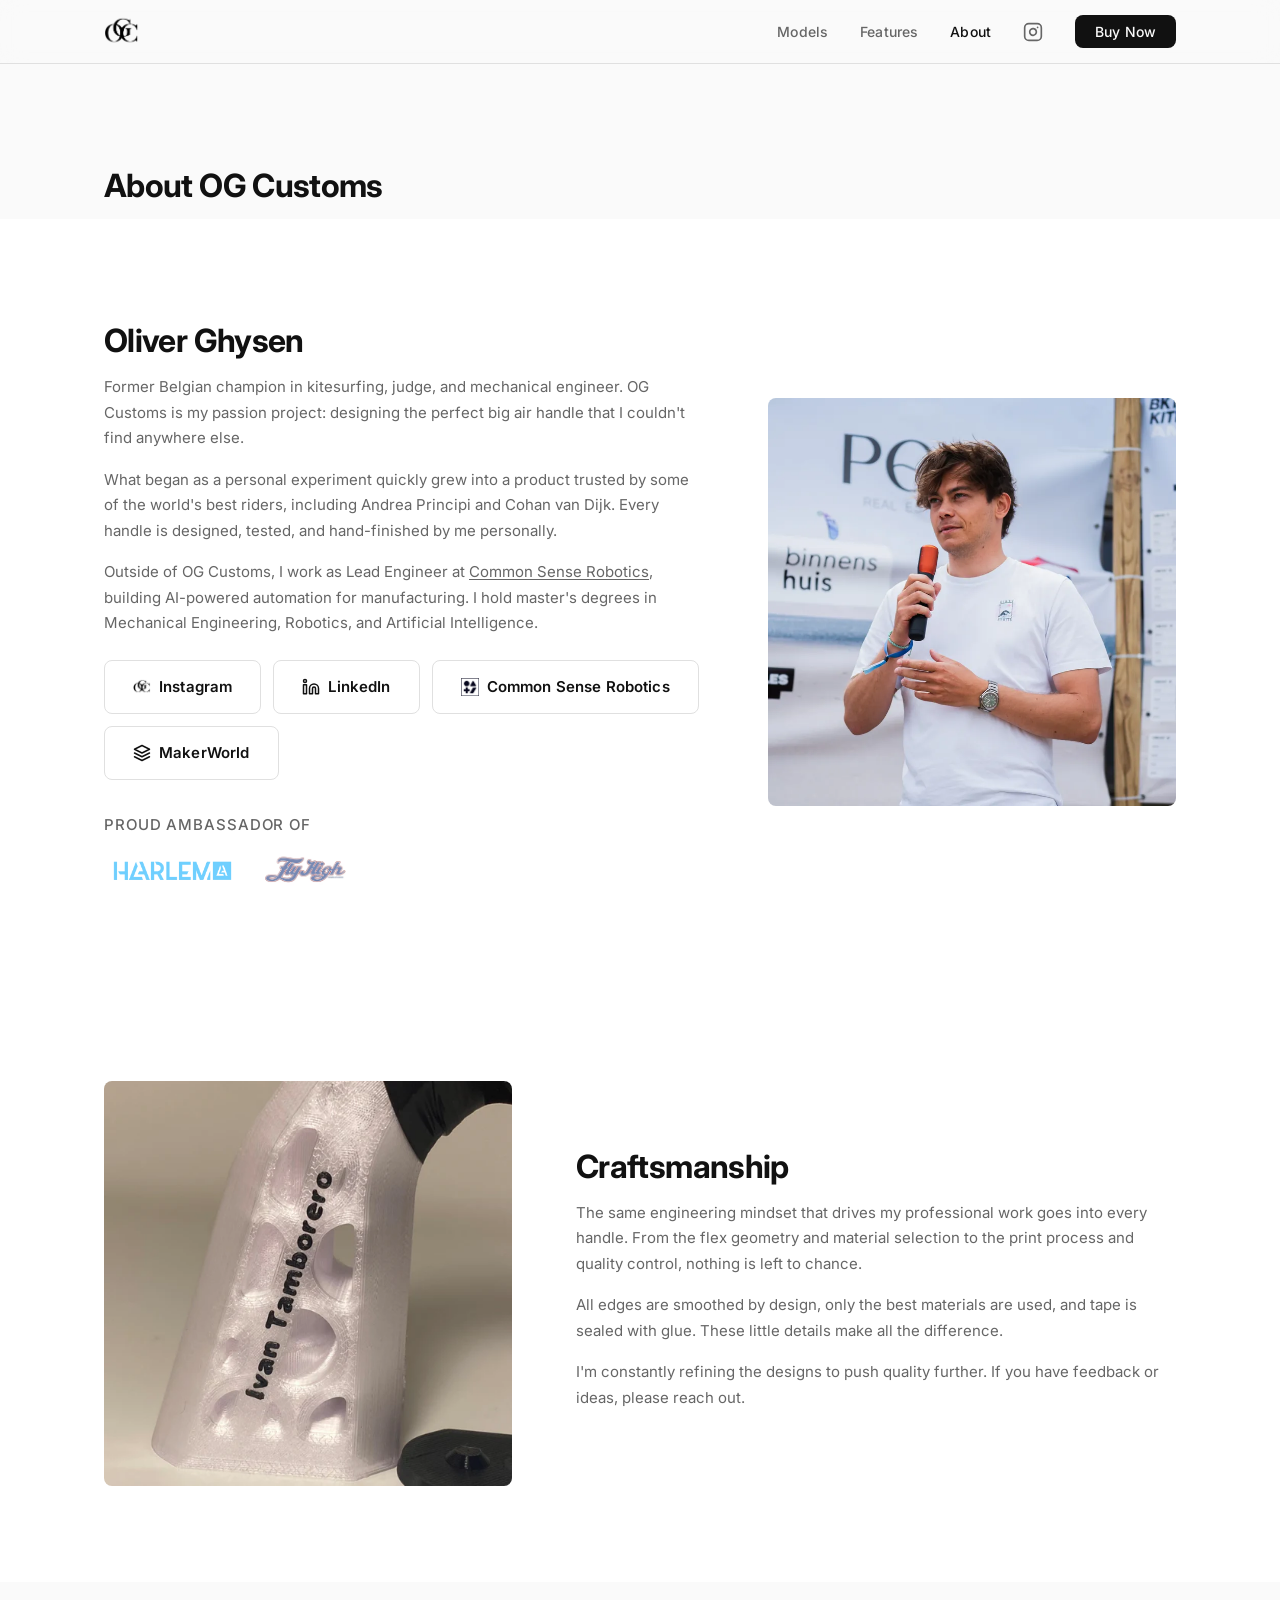
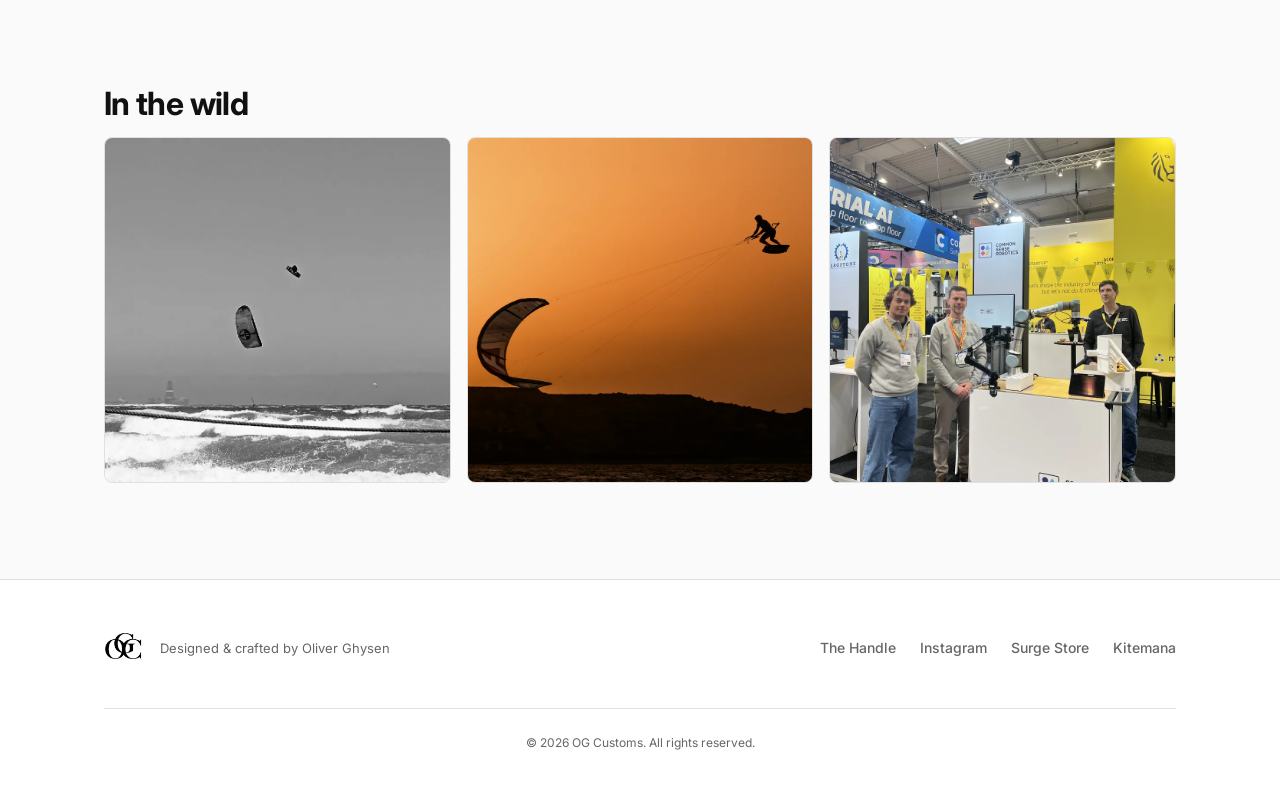
==== about.html @ c7b0f579 "Transparent backgrounds for logo and engineering drawings Remove white backgrounds from logo and eng" ====
<!DOCTYPE html>
<html lang="en">
<head>
  <meta charset="UTF-8">
  <meta name="viewport" content="width=device-width, initial-scale=1.0">
  <title>About — OG Customs</title>
  <meta name="description" content="Meet Oliver Ghysen, former Belgian kitesurfing champion, mechanical engineer, and the maker behind OG Customs.">
  <link rel="canonical" href="https://ogcustoms.eu/about.html">
  <link rel="icon" href="images/logo_transparent.png" type="image/jpeg">
  <link rel="stylesheet" href="css/style.css">
  <link rel="preconnect" href="https://fonts.googleapis.com">
  <link rel="preconnect" href="https://fonts.gstatic.com" crossorigin>
  <link href="https://fonts.googleapis.com/css2?family=Inter:wght@300;400;500;600;700&display=swap" rel="stylesheet">
</head>
<body>

  <!-- NAV -->
  <nav class="nav" id="nav">
    <div class="nav__inner">
      <a href="/" class="nav__logo">
        <img src="images/logo_transparent.png" alt="OG Customs" class="nav__logo-img">
      </a>
      <button class="nav__toggle" id="nav-toggle" aria-label="Toggle menu">
        <span></span><span></span><span></span>
      </button>
      <ul class="nav__links" id="nav-links">
        <li><a href="index.html#models">Models</a></li>
        <li><a href="index.html#features">Features</a></li>
        <li><a href="about.html" class="nav__links--active">About</a></li>
        <li><a href="https://www.instagram.com/ogcustoms___/" target="_blank" rel="noopener" class="nav__social" aria-label="Instagram">
          <svg width="20" height="20" viewBox="0 0 24 24" fill="none" stroke="currentColor" stroke-width="2" stroke-linecap="round" stroke-linejoin="round"><rect x="2" y="2" width="20" height="20" rx="5" ry="5"/><path d="M16 11.37A4 4 0 1 1 12.63 8 4 4 0 0 1 16 11.37z"/><line x1="17.5" y1="6.5" x2="17.51" y2="6.5"/></svg>
        </a></li>
        <li><a href="index.html#buy" class="nav__cta">Buy Now</a></li>

      </ul>
    </div>
  </nav>

  <!-- ABOUT HERO -->
  <section class="about-hero">
    <div class="section__inner">
      <h1 class="section__title">About OG Customs</h1>
    </div>
  </section>

  <!-- ABOUT -->
  <section class="about" id="about">
    <div class="section__inner about__inner">
      <div class="about__text">
        <h2 class="section__title">Oliver Ghysen</h2>
        <p>Former Belgian champion in kitesurfing, judge, and mechanical engineer. OG Customs is my passion project: designing the perfect big air handle that I couldn't find anywhere else.</p>
        <p>What began as a personal experiment quickly grew into a product trusted by some of the world's best riders, including Andrea Principi and Cohan van Dijk. Every handle is designed, tested, and hand-finished by me personally.</p>
        <p>Outside of OG Customs, I work as Lead Engineer at <a href="https://www.commonsense-robotics.com/" target="_blank" rel="noopener">Common Sense Robotics</a>, building AI-powered automation for manufacturing. I hold master's degrees in Mechanical Engineering, Robotics, and Artificial Intelligence.</p>
        <div class="about__links">
          <a href="https://www.instagram.com/ogcustoms___/" target="_blank" rel="noopener" class="btn btn--secondary">
            <img src="images/logo_transparent.png" alt="OGC" class="btn__logo"> Instagram
          </a>
          <a href="https://www.linkedin.com/in/oliver-ghysen-7a1383258/" target="_blank" rel="noopener" class="btn btn--secondary">
            <svg width="18" height="18" viewBox="0 0 24 24" fill="none" stroke="currentColor" stroke-width="2" stroke-linecap="round" stroke-linejoin="round"><path d="M16 8a6 6 0 0 1 6 6v7h-4v-7a2 2 0 0 0-2-2 2 2 0 0 0-2 2v7h-4v-7a6 6 0 0 1 6-6z"/><rect x="2" y="9" width="4" height="12"/><circle cx="4" cy="4" r="2"/></svg>
            LinkedIn
          </a>
          <a href="https://www.commonsense-robotics.com/" target="_blank" rel="noopener" class="btn btn--secondary">
            <img src="images/csr_logo.webp" alt="Common Sense Robotics" class="btn__logo"> Common Sense Robotics
          </a>
          <a href="https://makerworld.com/en/@OGCustoms" target="_blank" rel="noopener" class="btn btn--secondary">
            <svg width="18" height="18" viewBox="0 0 24 24" fill="none" stroke="currentColor" stroke-width="2" stroke-linecap="round" stroke-linejoin="round"><path d="M12 2L2 7l10 5 10-5-10-5z"/><path d="M2 17l10 5 10-5"/><path d="M2 12l10 5 10-5"/></svg>
            MakerWorld
          </a>
        </div>
        <div class="about__sponsors">
          <p class="about__sponsors-label">Proud ambassador of</p>
          <div class="about__sponsor-logos">
            <a href="https://harlemkitesurfing.com/" target="_blank" rel="noopener">
              <img src="images/harlem_logo.webp" alt="Harlem Kitesurfing" class="sponsor-logo">
            </a>
            <a href="https://www.flyhighsports.eu/" target="_blank" rel="noopener">
              <img src="images/flyhigh_logo.avif" alt="Fly High Sports" class="sponsor-logo">
            </a>
          </div>
        </div>
      </div>
      <div class="about__image">
        <img src="images/oliver_portrait.webp" alt="Oliver Ghysen">
      </div>
    </div>
  </section>

  <!-- CRAFTSMANSHIP -->
  <section class="craftsmanship" id="craftsmanship">
    <div class="section__inner about__inner about__inner--reverse">
      <div class="about__text">
        <h2 class="section__title">Craftsmanship</h2>
        <p>The same engineering mindset that drives my professional work goes into every handle. From the flex geometry and material selection to the print process and quality control, nothing is left to chance.</p>
        <p>All edges are smoothed by design, only the best materials are used, and tape is sealed with glue. These little details make all the difference.</p>
        <p>I'm constantly refining the designs to push quality further. If you have feedback or ideas, please reach out.</p>
      </div>
      <div class="about__image">
        <img src="images/craftmahsip.webp" alt="Handle craftsmanship and attention to detail">
      </div>
    </div>
  </section>

  <!-- IN THE WILD -->
  <section class="action" id="action">
    <div class="section__inner">
      <h2 class="section__title">In the wild</h2>
      <div class="gallery__grid gallery__grid--mixed">
        <div class="gallery__item">
          <img src="images/kite_big_loop.webp" alt="Big air kite loop" loading="lazy">
        </div>
        <div class="gallery__item">
          <img src="images/kite_sunset.webp" alt="Kitesurfing at sunset" loading="lazy">
        </div>
        <div class="gallery__item">
          <img src="images/csr_booth.webp" alt="Oliver at Common Sense Robotics booth" loading="lazy">
        </div>
      </div>
    </div>
  </section>

  <!-- FOOTER -->
  <footer class="footer">
    <div class="footer__inner">
      <div class="footer__brand">
        <img src="images/logo_transparent.png" alt="OG Customs" class="footer__logo">
        <p>Designed &amp; crafted by Oliver Ghysen</p>
      </div>
      <div class="footer__links">
        <a href="/">The Handle</a>
        <a href="https://www.instagram.com/ogcustoms___/" target="_blank" rel="noopener">Instagram</a>
        <a href="https://www.surgekitestore.com/products/ogc-custom-handle" target="_blank" rel="noopener">Surge Store</a>
        <a href="https://www.kitemana.nl/kitemana/big-air-board-handle-118344" target="_blank" rel="noopener">Kitemana</a>
      </div>
      <p class="footer__copy">&copy; 2026 OG Customs. All rights reserved.</p>
    </div>
  </footer>

  <script src="js/main.js"></script>
</body>
</html>
---- css/style.css ----
/* ============================================
   OG Customs — Landing Page Styles
   Clean / Minimal / Techy
   ============================================ */

:root {
  --color-bg: #fafafa;
  --color-surface: #ffffff;
  --color-text: #111111;
  --color-text-muted: #666666;
  --color-border: #e0e0e0;
  --color-accent: #111111;
  --color-accent-hover: #333333;
  --color-accent-subtle: #f5f5f5;
  --font-base: 'Inter', -apple-system, BlinkMacSystemFont, 'Segoe UI', sans-serif;
  --max-width: 1120px;
  --nav-height: 64px;
  --radius: 8px;
  --transition: 0.2s ease;
}

*, *::before, *::after {
  margin: 0;
  padding: 0;
  box-sizing: border-box;
}

html {
  scroll-behavior: smooth;
  -webkit-font-smoothing: antialiased;
  -moz-osx-font-smoothing: grayscale;
}

body {
  font-family: var(--font-base);
  font-size: 16px;
  line-height: 1.6;
  color: var(--color-text);
  background: var(--color-bg);
}

img {
  max-width: 100%;
  height: auto;
  display: block;
}

a {
  color: inherit;
  text-decoration: none;
}

/* ---- NAV ---- */

.nav {
  position: fixed;
  top: 0;
  left: 0;
  right: 0;
  height: var(--nav-height);
  background: rgba(250, 250, 250, 0.85);
  backdrop-filter: blur(12px);
  -webkit-backdrop-filter: blur(12px);
  border-bottom: 1px solid var(--color-border);
  z-index: 100;
  transition: box-shadow var(--transition);
}

.nav--scrolled {
  box-shadow: 0 1px 8px rgba(0, 0, 0, 0.06);
}

.nav__inner {
  max-width: var(--max-width);
  margin: 0 auto;
  padding: 0 24px;
  height: 100%;
  display: flex;
  align-items: center;
  justify-content: space-between;
}

.nav__logo-img {
  height: 36px;
  width: auto;
}

.nav__links {
  display: flex;
  align-items: center;
  gap: 32px;
  list-style: none;
}

.nav__links a {
  font-size: 14px;
  font-weight: 500;
  letter-spacing: 0.01em;
  color: var(--color-text-muted);
  transition: color var(--transition);
}

.nav__links a:hover {
  color: var(--color-text);
}

.nav__social {
  display: flex;
  align-items: center;
}

.nav__cta {
  background: var(--color-accent);
  color: var(--color-bg) !important;
  padding: 8px 20px;
  border-radius: var(--radius);
  font-weight: 600;
  transition: background var(--transition);
}

.nav__cta:hover {
  background: var(--color-accent-hover);
}

.nav__toggle {
  display: none;
  background: none;
  border: none;
  cursor: pointer;
  flex-direction: column;
  gap: 5px;
  padding: 4px;
}

.nav__toggle span {
  display: block;
  width: 22px;
  height: 2px;
  background: var(--color-text);
  transition: transform var(--transition), opacity var(--transition);
}

/* ---- BUTTONS ---- */

.btn {
  display: inline-flex;
  align-items: center;
  gap: 8px;
  padding: 14px 28px;
  border-radius: var(--radius);
  font-size: 15px;
  font-weight: 600;
  letter-spacing: 0.01em;
  transition: all var(--transition);
  cursor: pointer;
  border: none;
}

.btn--primary {
  background: var(--color-accent);
  color: #fff;
}

.btn--primary:hover {
  background: var(--color-accent-hover);
  transform: translateY(-1px);
}

.btn--secondary {
  background: transparent;
  color: var(--color-text);
  border: 1.5px solid var(--color-border);
}

.btn--secondary:hover {
  border-color: var(--color-text);
  transform: translateY(-1px);
}

.btn--lg {
  padding: 18px 36px;
  font-size: 16px;
  flex-direction: column;
  gap: 4px;
}

.btn__price {
  font-size: 13px;
  font-weight: 400;
  opacity: 0.7;
}

/* ---- SECTIONS (shared) ---- */

.section__inner {
  max-width: var(--max-width);
  margin: 0 auto;
  padding: 96px 24px;
}

.section__title {
  font-size: 32px;
  font-weight: 700;
  letter-spacing: -0.02em;
  margin-bottom: 8px;
}

.section__subtitle {
  font-size: 16px;
  color: var(--color-text-muted);
  margin-bottom: 48px;
  max-width: 520px;
}

.section__subtitle a {
  text-decoration: underline;
  text-underline-offset: 2px;
}

/* ---- HERO ---- */

.hero {
  min-height: 100vh;
  display: flex;
  align-items: center;
  justify-content: center;
  gap: 64px;
  max-width: var(--max-width);
  margin: 0 auto;
  padding: calc(var(--nav-height) + 48px) 24px 48px;
}

.hero__content {
  flex: 1;
  max-width: 520px;
}

.hero__title {
  font-size: clamp(40px, 6vw, 64px);
  font-weight: 700;
  letter-spacing: -0.03em;
  line-height: 1.1;
  margin-bottom: 16px;
}

.hero__subtitle {
  font-size: 20px;
  font-weight: 500;
  color: var(--color-text-muted);
  margin-bottom: 16px;
}

.hero__desc {
  font-size: 16px;
  color: var(--color-text-muted);
  line-height: 1.7;
  margin-bottom: 32px;
  max-width: 440px;
}

.hero__cta {
  display: flex;
  gap: 12px;
  flex-wrap: wrap;
}

.hero__image {
  flex: 1;
  display: flex;
  align-items: center;
  justify-content: center;
  max-width: 640px;
}

.hero__image img {
  width: 100%;
  border-radius: var(--radius);
}

/* ---- MODELS ---- */

.models {
  background: var(--color-surface);
}

.models__grid {
  display: grid;
  grid-template-columns: repeat(3, 1fr);
  gap: 24px;
}

.model-card {
  position: relative;
  background: var(--color-bg);
  border: 1px solid var(--color-border);
  border-radius: var(--radius);
  padding: 32px 24px;
  text-align: center;
  transition: transform var(--transition), box-shadow var(--transition);
}

.model-card:hover {
  transform: translateY(-4px);
  box-shadow: 0 8px 24px rgba(0, 0, 0, 0.06);
}

.model-card--featured {
  border-color: var(--color-text);
}

.model-card__image {
  margin-bottom: 20px;
  display: flex;
  align-items: center;
  justify-content: center;
  min-height: 240px;
}

.model-card__image img {
  max-height: 240px;
  width: auto;
  object-fit: contain;
}

.model-card__name {
  font-size: 20px;
  font-weight: 700;
  margin-bottom: 4px;
}

.model-card__badge {
  display: inline-block;
  font-size: 11px;
  font-weight: 600;
  letter-spacing: 0.08em;
  text-transform: uppercase;
  background: var(--color-text);
  color: var(--color-bg);
  padding: 3px 10px;
  border-radius: 20px;
  margin-bottom: 8px;
}

.model-card__desc {
  font-size: 14px;
  color: var(--color-text-muted);
  line-height: 1.6;
}

/* ---- FEATURES ---- */

.features {
  background: var(--color-bg);
}

.features__grid {
  display: grid;
  grid-template-columns: repeat(3, 1fr);
  gap: 32px;
}

.feature {
  padding: 24px;
}

.feature__icon {
  width: 48px;
  height: 48px;
  display: flex;
  align-items: center;
  justify-content: center;
  background: var(--color-accent-subtle);
  border-radius: var(--radius);
  margin-bottom: 16px;
}

.feature h3 {
  font-size: 16px;
  font-weight: 600;
  margin-bottom: 8px;
}

.feature p {
  font-size: 14px;
  color: var(--color-text-muted);
  line-height: 1.6;
}

/* ---- GALLERY ---- */

.gallery {
  background: var(--color-surface);
}

.gallery__grid {
  display: grid;
  grid-template-columns: repeat(3, 1fr);
  gap: 16px;
}

.gallery__item {
  border-radius: var(--radius);
  overflow: hidden;
  background: var(--color-bg);
  border: 1px solid var(--color-border);
  cursor: pointer;
  transition: transform var(--transition);
}

.gallery__item:hover {
  transform: scale(1.02);
}

.gallery__item img,
.gallery__item video {
  width: 100%;
  height: 100%;
  object-fit: cover;
  aspect-ratio: 1;
}

/* Lightbox */
.lightbox {
  display: none;
  position: fixed;
  inset: 0;
  background: rgba(0, 0, 0, 0.9);
  z-index: 200;
  align-items: center;
  justify-content: center;
  padding: 24px;
  cursor: pointer;
}

.lightbox--active {
  display: flex;
}

.lightbox img {
  max-width: 90vw;
  max-height: 90vh;
  object-fit: contain;
  border-radius: var(--radius);
}

.lightbox__close {
  position: absolute;
  top: 20px;
  right: 24px;
  background: none;
  border: none;
  color: #fff;
  font-size: 32px;
  cursor: pointer;
  line-height: 1;
}

/* ---- SIZING ---- */

.sizing {
  background: var(--color-bg);
}

.sizing__table-wrap {
  overflow-x: auto;
  margin-bottom: 16px;
}

.sizing__table {
  width: 100%;
  border-collapse: collapse;
  font-size: 15px;
}

.sizing__table th,
.sizing__table td {
  text-align: left;
  padding: 14px 20px;
  border-bottom: 1px solid var(--color-border);
}

.sizing__table th {
  font-size: 12px;
  font-weight: 600;
  text-transform: uppercase;
  letter-spacing: 0.06em;
  color: var(--color-text-muted);
  background: var(--color-accent-subtle);
}

.sizing__table td:first-child {
  font-weight: 600;
  font-variant-numeric: tabular-nums;
}

.sizing__note {
  font-size: 13px;
  color: var(--color-text-muted);
  font-style: italic;
}

/* ---- BUY ---- */

.buy {
  background: var(--color-text);
  color: var(--color-bg);
}

.buy .section__inner {
  padding: 80px 24px;
}

.buy__title {
  font-size: 36px;
  font-weight: 700;
  letter-spacing: -0.02em;
  margin-bottom: 40px;
  text-align: center;
}

.buy__options {
  display: grid;
  grid-template-columns: repeat(2, 1fr);
  gap: 32px;
  max-width: 800px;
  margin: 0 auto;
}

.buy__option {
  background: rgba(255, 255, 255, 0.06);
  border: 1px solid rgba(255, 255, 255, 0.12);
  border-radius: var(--radius);
  padding: 36px 28px;
  text-align: center;
  display: flex;
  flex-direction: column;
  align-items: center;
  gap: 12px;
}

.buy__store-logo {
  height: 32px;
  width: auto;
  max-width: 160px;
  object-fit: contain;
  filter: brightness(0) invert(1);
  margin-bottom: 4px;
}

.buy__option h3 {
  font-size: 18px;
  font-weight: 600;
}

.buy__option p {
  font-size: 14px;
  line-height: 1.6;
  opacity: 0.7;
  margin-bottom: 8px;
}

.buy .btn--primary {
  background: #fff;
  color: var(--color-text);
  margin-top: auto;
}

.buy .btn--primary:hover {
  background: #e0e0e0;
}

/* ---- FOOTER ---- */

.footer {
  background: var(--color-surface);
  border-top: 1px solid var(--color-border);
}

.footer__inner {
  max-width: var(--max-width);
  margin: 0 auto;
  padding: 48px 24px;
  display: flex;
  align-items: center;
  justify-content: space-between;
  flex-wrap: wrap;
  gap: 24px;
}

.footer__brand {
  display: flex;
  align-items: center;
  gap: 16px;
}

.footer__logo {
  height: 40px;
  width: auto;
}

.footer__brand p {
  font-size: 13px;
  color: var(--color-text-muted);
  line-height: 1.5;
}

.footer__links {
  display: flex;
  gap: 24px;
}

.footer__links a {
  font-size: 14px;
  font-weight: 500;
  color: var(--color-text-muted);
  transition: color var(--transition);
}

.footer__links a:hover {
  color: var(--color-text);
}

.footer__copy {
  width: 100%;
  text-align: center;
  font-size: 12px;
  color: var(--color-text-muted);
  margin-top: 16px;
  padding-top: 24px;
  border-top: 1px solid var(--color-border);
}

/* ---- ABOUT ---- */

.about {
  background: var(--color-surface);
}

.about__inner {
  display: flex;
  align-items: center;
  gap: 64px;
}

.about__text {
  flex: 1;
}

.about__text p {
  font-size: 15px;
  color: var(--color-text-muted);
  line-height: 1.7;
  margin-bottom: 16px;
}

.about__text p strong {
  color: var(--color-text);
}

.about__text p a {
  text-decoration: underline;
  text-underline-offset: 2px;
}

.about__links {
  display: flex;
  gap: 12px;
  flex-wrap: wrap;
  margin-top: 24px;
}

.about__image {
  flex: 0 0 408px;
  max-width: 408px;
}

.about__image img {
  width: 100%;
  border-radius: var(--radius);
}

/* ---- FEATURES VIDEO ---- */

.features__video {
  margin-bottom: 48px;
  border-radius: var(--radius);
  overflow: hidden;
  max-width: 40%;
  margin-left: auto;
  margin-right: auto;
}

.features__video video {
  width: 100%;
  display: block;
  border-radius: var(--radius);
}

/* ---- FEATURES DRAWINGS ---- */

.features__drawings {
  margin-top: 48px;
}

/* ---- BUTTON LOGO ---- */

.btn__logo {
  height: 18px;
  width: auto;
  display: inline-block;
  vertical-align: middle;
}

/* ---- ABOUT HERO ---- */

.about-hero {
  padding-top: var(--nav-height);
  background: var(--color-bg);
}

.about-hero .section__inner {
  padding-bottom: 0;
}

.about__inner--reverse {
  flex-direction: row-reverse;
}

.nav__links--active {
  color: var(--color-text) !important;
}

/* ---- ACTION SHOTS ---- */

.action {
  background: var(--color-bg);
}

/* ---- CRAFTSMANSHIP ---- */

.craftsmanship {
  background: var(--color-surface);
}

/* ---- SPONSORS ---- */

.about__sponsors {
  margin-top: 32px;
}

.about__sponsors-label {
  font-size: 13px;
  font-weight: 500;
  color: var(--color-text-muted);
  text-transform: uppercase;
  letter-spacing: 0.06em;
  margin-bottom: 12px;
}

.about__sponsor-logos {
  display: flex;
  align-items: center;
  gap: 24px;
}

.sponsor-logo {
  height: 36px;
  width: auto;
  opacity: 0.7;
  transition: opacity var(--transition);
}

.sponsor-logo:hover {
  opacity: 1;
}

/* ---- INSTAGRAM EMBED ---- */

.instagram-embed {
  margin-top: 32px;
  display: flex;
  justify-content: center;
}

/* ---- MIXED GALLERY ---- */

.gallery__grid--mixed {
  grid-template-columns: repeat(3, 1fr);
}

/* ---- ANIMATIONS ---- */

.fade-in {
  opacity: 0;
  transform: translateY(20px);
  transition: opacity 0.6s ease, transform 0.6s ease;
}

.fade-in.visible {
  opacity: 1;
  transform: translateY(0);
}

/* ---- RESPONSIVE ---- */

@media (max-width: 768px) {
  .hero {
    flex-direction: column-reverse;
    text-align: center;
    min-height: auto;
    padding-top: calc(var(--nav-height) + 32px);
    gap: 32px;
  }

  .hero__content {
    max-width: 100%;
  }

  .hero__desc {
    max-width: 100%;
  }

  .hero__cta {
    justify-content: center;
  }

  .hero__image {
    max-width: 280px;
  }

  .models__grid {
    grid-template-columns: 1fr;
    gap: 16px;
  }

  .features__grid {
    grid-template-columns: 1fr;
    gap: 16px;
  }

  .gallery__grid {
    grid-template-columns: repeat(2, 1fr);
  }

  .section__inner {
    padding: 64px 20px;
  }

  .section__title {
    font-size: 26px;
  }

  /* Mobile nav */
  .nav__toggle {
    display: flex;
  }

  .nav__links {
    position: fixed;
    top: var(--nav-height);
    left: 0;
    right: 0;
    background: var(--color-bg);
    border-bottom: 1px solid var(--color-border);
    flex-direction: column;
    gap: 0;
    padding: 8px 0;
    transform: translateY(-100%);
    opacity: 0;
    pointer-events: none;
    transition: transform 0.3s ease, opacity 0.3s ease;
  }

  .nav__links--open {
    transform: translateY(0);
    opacity: 1;
    pointer-events: all;
  }

  .nav__links li {
    width: 100%;
  }

  .nav__links a {
    display: block;
    padding: 14px 24px;
    font-size: 15px;
  }

  .nav__cta {
    margin: 8px 24px;
    text-align: center;
    display: block;
  }

  .about__inner {
    flex-direction: column;
    gap: 32px;
  }

  .about__image {
    flex: none;
    max-width: 100%;
    order: -1;
  }

  .footer__inner {
    flex-direction: column;
    text-align: center;
  }

  .footer__brand {
    flex-direction: column;
  }

  .buy__title {
    font-size: 28px;
  }

  .buy__options {
    grid-template-columns: 1fr;
  }

  .about__inner--reverse {
    flex-direction: column;
    gap: 32px;
  }

  .gallery__grid--mixed {
    grid-template-columns: 1fr;
  }
}

@media (max-width: 480px) {
  .gallery__grid {
    grid-template-columns: 1fr;
  }

  .btn--lg {
    width: 100%;
    justify-content: center;
  }

  .buy__buttons {
    flex-direction: column;
    align-items: center;
  }
}
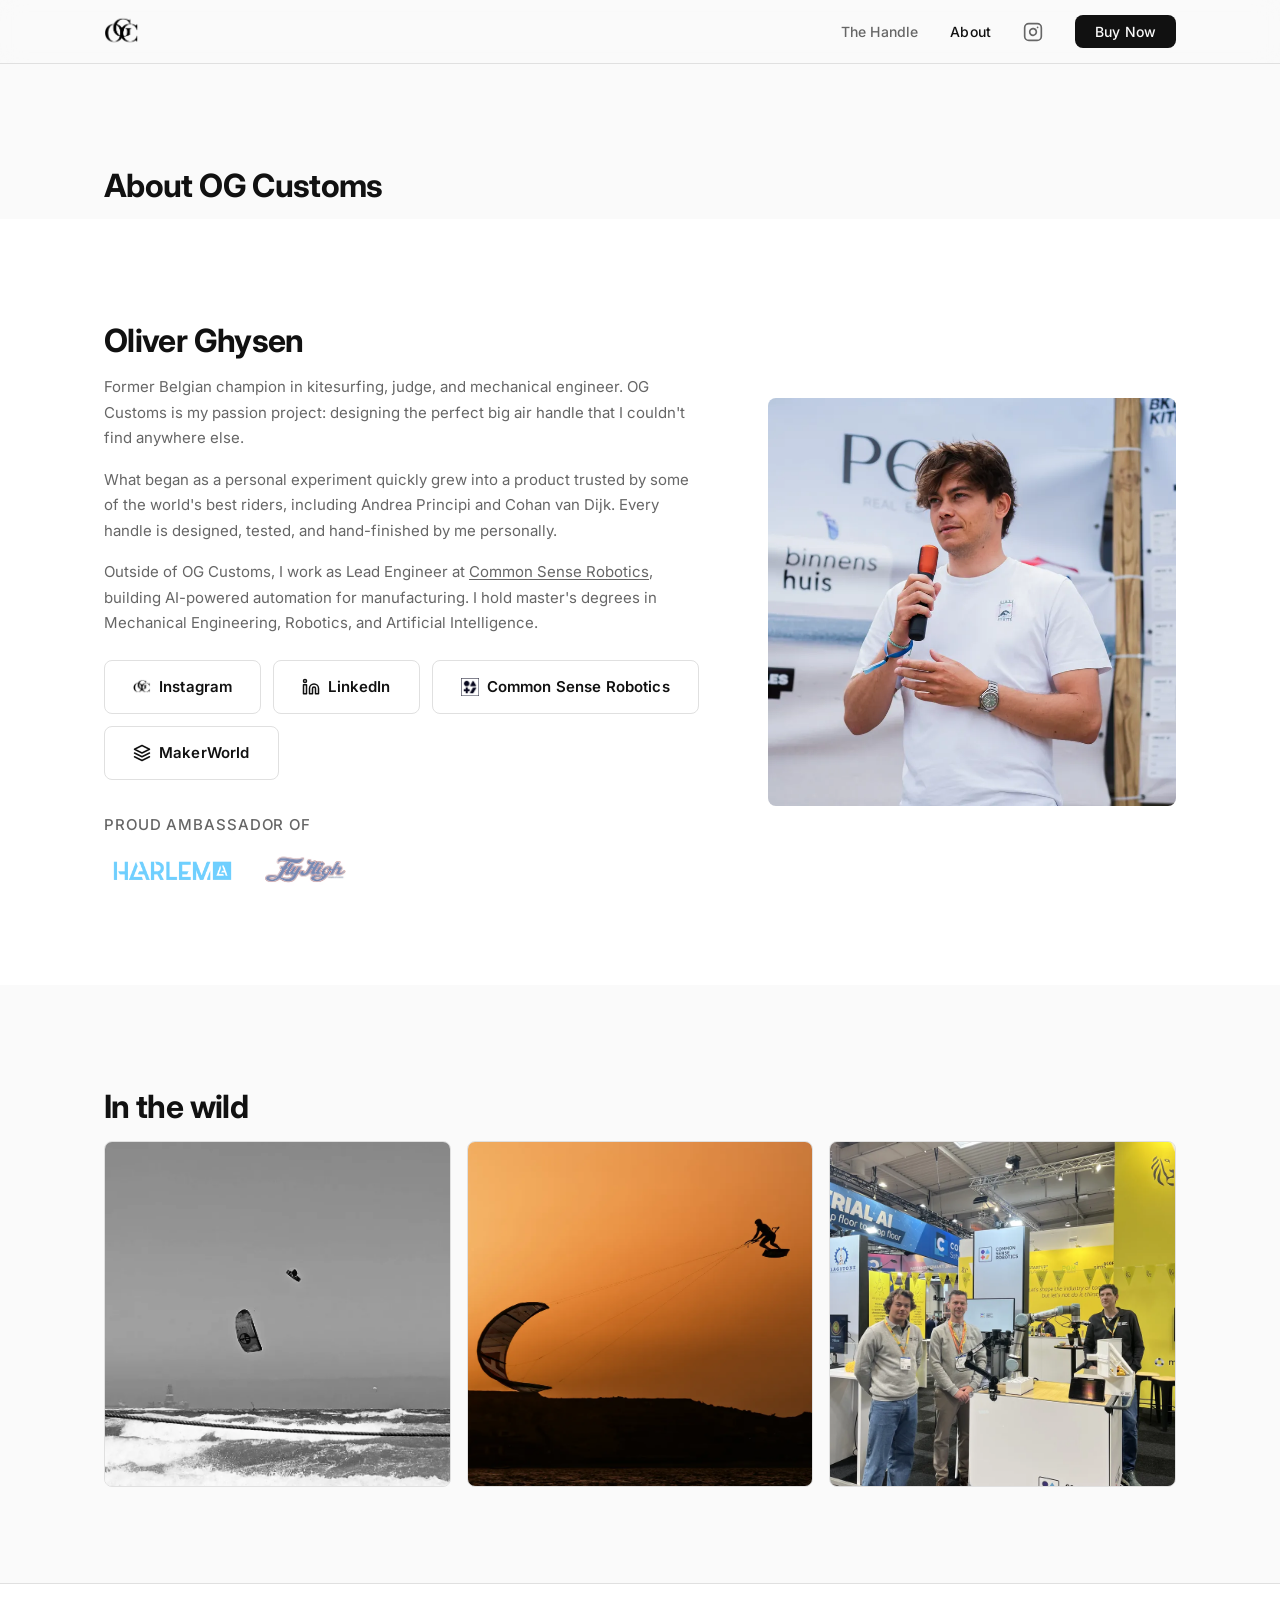
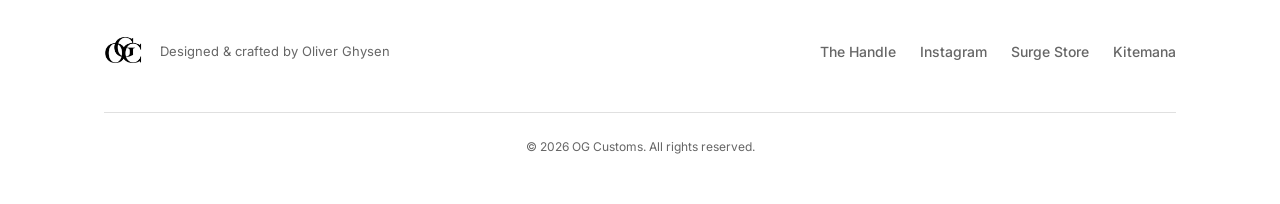
==== commit 1751deea: "Restructure site: move craftsmanship to handle page, add product gallery, simplify nav - Move crafts" ====
--- a/about.html
+++ b/about.html
@@ -24,14 +24,12 @@
         <span></span><span></span><span></span>
       </button>
       <ul class="nav__links" id="nav-links">
-        <li><a href="index.html#models">Models</a></li>
-        <li><a href="index.html#features">Features</a></li>
+        <li><a href="index.html">The Handle</a></li>
         <li><a href="about.html" class="nav__links--active">About</a></li>
         <li><a href="https://www.instagram.com/ogcustoms___/" target="_blank" rel="noopener" class="nav__social" aria-label="Instagram">
           <svg width="20" height="20" viewBox="0 0 24 24" fill="none" stroke="currentColor" stroke-width="2" stroke-linecap="round" stroke-linejoin="round"><rect x="2" y="2" width="20" height="20" rx="5" ry="5"/><path d="M16 11.37A4 4 0 1 1 12.63 8 4 4 0 0 1 16 11.37z"/><line x1="17.5" y1="6.5" x2="17.51" y2="6.5"/></svg>
         </a></li>
         <li><a href="index.html#buy" class="nav__cta">Buy Now</a></li>
-
       </ul>
     </div>
   </nav>
@@ -85,21 +83,6 @@
     </div>
   </section>
 
-  <!-- CRAFTSMANSHIP -->
-  <section class="craftsmanship" id="craftsmanship">
-    <div class="section__inner about__inner about__inner--reverse">
-      <div class="about__text">
-        <h2 class="section__title">Craftsmanship</h2>
-        <p>The same engineering mindset that drives my professional work goes into every handle. From the flex geometry and material selection to the print process and quality control, nothing is left to chance.</p>
-        <p>All edges are smoothed by design, only the best materials are used, and tape is sealed with glue. These little details make all the difference.</p>
-        <p>I'm constantly refining the designs to push quality further. If you have feedback or ideas, please reach out.</p>
-      </div>
-      <div class="about__image">
-        <img src="images/craftmahsip.webp" alt="Handle craftsmanship and attention to detail">
-      </div>
-    </div>
-  </section>
-
   <!-- IN THE WILD -->
   <section class="action" id="action">
     <div class="section__inner">
--- a/css/style.css
+++ b/css/style.css
@@ -265,11 +265,10 @@
 }
 
 .hero__image {
-  flex: 1;
+  flex: 1.8;
   display: flex;
   align-items: center;
   justify-content: center;
-  max-width: 640px;
 }
 
 .hero__image img {
@@ -313,11 +312,11 @@
   display: flex;
   align-items: center;
   justify-content: center;
-  min-height: 240px;
+  min-height: 432px;
 }
 
 .model-card__image img {
-  max-height: 240px;
+  max-height: 432px;
   width: auto;
   object-fit: contain;
 }
@@ -780,6 +779,26 @@
   margin-top: 32px;
   display: flex;
   justify-content: center;
+}
+
+/* ---- HANDLE GALLERY ---- */
+
+.handle-gallery {
+  background: var(--color-bg);
+}
+
+.gallery__grid--product {
+  grid-template-columns: repeat(4, 1fr);
+  gap: 12px;
+}
+
+.gallery__grid--product .gallery__item {
+  background: var(--color-surface);
+}
+
+.gallery__grid--product .gallery__item img {
+  aspect-ratio: 4/3;
+  object-fit: cover;
 }
 
 /* ---- MIXED GALLERY ---- */
@@ -929,6 +948,10 @@
   .gallery__grid--mixed {
     grid-template-columns: 1fr;
   }
+
+  .gallery__grid--product {
+    grid-template-columns: repeat(2, 1fr);
+  }
 }
 
 @media (max-width: 480px) {
@@ -936,6 +959,10 @@
     grid-template-columns: 1fr;
   }
 
+  .gallery__grid--product {
+    grid-template-columns: repeat(2, 1fr);
+  }
+
   .btn--lg {
     width: 100%;
     justify-content: center;
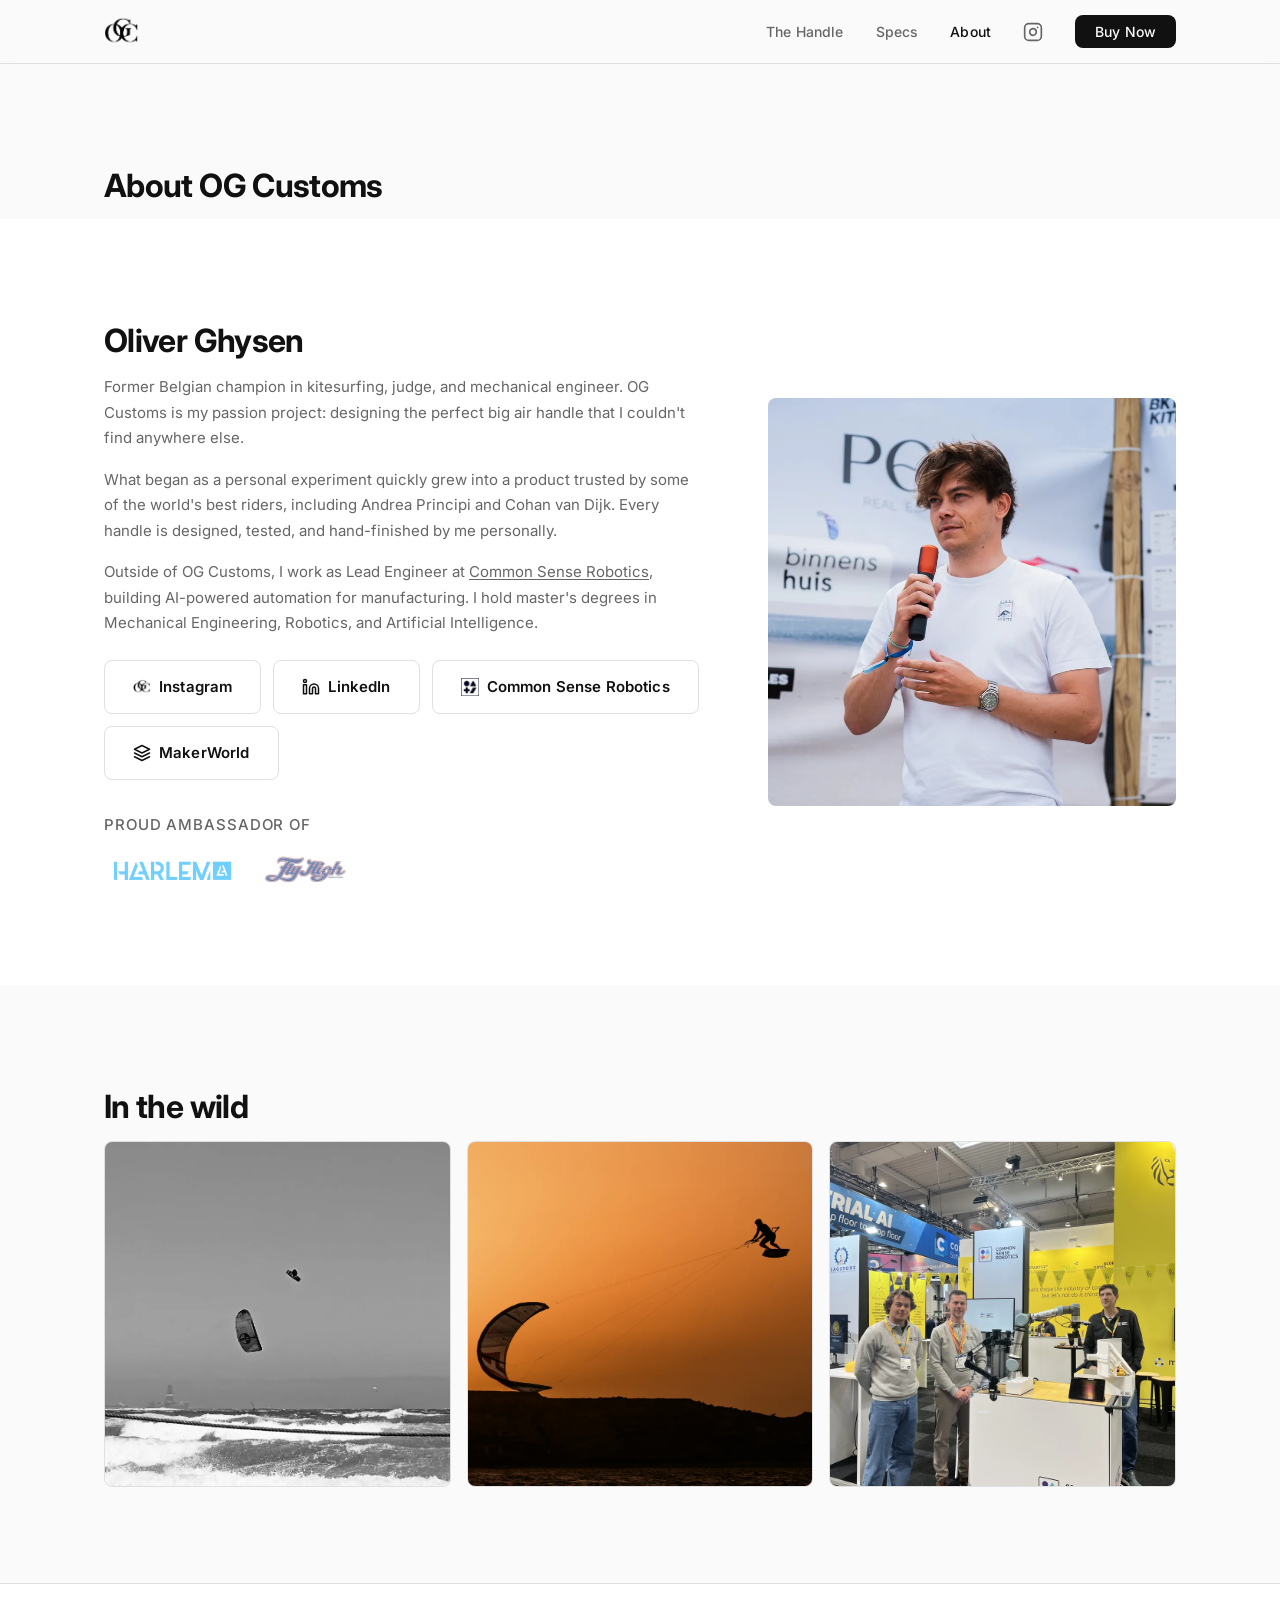
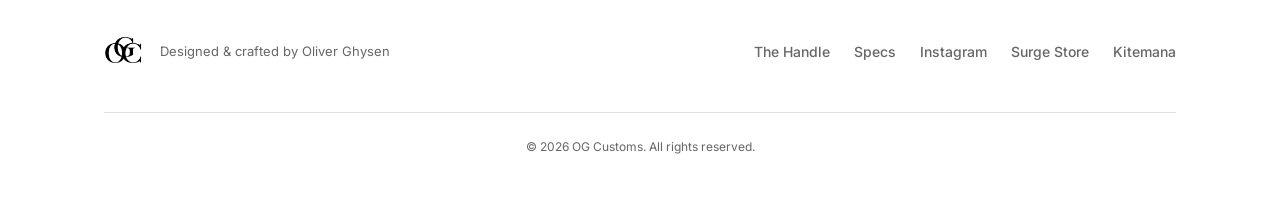
==== commit 2041a39b: "Add specs page with size chart, included items, shipping, and disclaimers New dedicated page coverin" ====
--- a/about.html
+++ b/about.html
@@ -25,6 +25,7 @@
       </button>
       <ul class="nav__links" id="nav-links">
         <li><a href="index.html">The Handle</a></li>
+        <li><a href="specs.html">Specs</a></li>
         <li><a href="about.html" class="nav__links--active">About</a></li>
         <li><a href="https://www.instagram.com/ogcustoms___/" target="_blank" rel="noopener" class="nav__social" aria-label="Instagram">
           <svg width="20" height="20" viewBox="0 0 24 24" fill="none" stroke="currentColor" stroke-width="2" stroke-linecap="round" stroke-linejoin="round"><rect x="2" y="2" width="20" height="20" rx="5" ry="5"/><path d="M16 11.37A4 4 0 1 1 12.63 8 4 4 0 0 1 16 11.37z"/><line x1="17.5" y1="6.5" x2="17.51" y2="6.5"/></svg>
@@ -110,6 +111,7 @@
       </div>
       <div class="footer__links">
         <a href="/">The Handle</a>
+        <a href="specs.html">Specs</a>
         <a href="https://www.instagram.com/ogcustoms___/" target="_blank" rel="noopener">Instagram</a>
         <a href="https://www.surgekitestore.com/products/ogc-custom-handle" target="_blank" rel="noopener">Surge Store</a>
         <a href="https://www.kitemana.nl/kitemana/big-air-board-handle-118344" target="_blank" rel="noopener">Kitemana</a>
--- a/css/style.css
+++ b/css/style.css
@@ -781,30 +781,227 @@
   justify-content: center;
 }
 
-/* ---- HANDLE GALLERY ---- */
+/* ---- HANDLE GALLERY / CAROUSEL ---- */
 
 .handle-gallery {
   background: var(--color-bg);
 }
 
-.gallery__grid--product {
-  grid-template-columns: repeat(4, 1fr);
+.carousel {
+  position: relative;
+}
+
+.carousel__track {
+  display: flex;
   gap: 12px;
-}
-
-.gallery__grid--product .gallery__item {
+  overflow-x: auto;
+  scroll-behavior: smooth;
+  scroll-snap-type: x mandatory;
+  -webkit-overflow-scrolling: touch;
+  scrollbar-width: none;
+  padding: 4px 0;
+}
+
+.carousel__track::-webkit-scrollbar {
+  display: none;
+}
+
+.carousel .gallery__item {
+  flex: 0 0 calc(25% - 9px);
+  scroll-snap-align: start;
+  border-radius: var(--radius);
+  overflow: hidden;
   background: var(--color-surface);
-}
-
-.gallery__grid--product .gallery__item img {
+  border: 1px solid var(--color-border);
+  cursor: pointer;
+  transition: transform var(--transition);
+}
+
+.carousel .gallery__item:hover {
+  transform: scale(1.02);
+}
+
+.carousel .gallery__item img {
+  width: 100%;
   aspect-ratio: 4/3;
   object-fit: cover;
 }
 
+.carousel__btn {
+  position: absolute;
+  top: 50%;
+  transform: translateY(-50%);
+  z-index: 10;
+  width: 44px;
+  height: 44px;
+  border-radius: 50%;
+  border: 1px solid var(--color-border);
+  background: var(--color-surface);
+  color: var(--color-text);
+  font-size: 24px;
+  cursor: pointer;
+  display: flex;
+  align-items: center;
+  justify-content: center;
+  transition: all var(--transition);
+  box-shadow: 0 2px 8px rgba(0, 0, 0, 0.08);
+}
+
+.carousel__btn:hover {
+  background: var(--color-text);
+  color: var(--color-bg);
+}
+
+.carousel__btn--prev {
+  left: -22px;
+}
+
+.carousel__btn--next {
+  right: -22px;
+}
+
 /* ---- MIXED GALLERY ---- */
 
 .gallery__grid--mixed {
   grid-template-columns: repeat(3, 1fr);
+}
+
+/* ---- SPECS ---- */
+
+.specs {
+  background: var(--color-surface);
+}
+
+.specs__grid {
+  display: grid;
+  grid-template-columns: repeat(3, 1fr);
+  gap: 20px;
+}
+
+.spec-item {
+  background: var(--color-bg);
+  border: 1px solid var(--color-border);
+  border-radius: var(--radius);
+  padding: 24px;
+  display: flex;
+  flex-direction: column;
+  gap: 8px;
+}
+
+.spec-item__label {
+  font-size: 12px;
+  font-weight: 600;
+  text-transform: uppercase;
+  letter-spacing: 0.06em;
+  color: var(--color-text-muted);
+}
+
+.spec-item__value {
+  font-size: 16px;
+  font-weight: 600;
+  color: var(--color-text);
+}
+
+/* ---- INCLUDED ---- */
+
+.included {
+  background: var(--color-bg);
+}
+
+.included__list {
+  list-style: none;
+  display: flex;
+  flex-direction: column;
+  gap: 16px;
+  max-width: 480px;
+}
+
+.included__list li {
+  display: flex;
+  align-items: center;
+  gap: 12px;
+  font-size: 15px;
+  font-weight: 500;
+}
+
+.included__list svg {
+  flex-shrink: 0;
+  color: var(--color-text);
+}
+
+/* ---- SHIPPING ---- */
+
+.shipping {
+  background: var(--color-surface);
+}
+
+.shipping__options {
+  display: grid;
+  grid-template-columns: repeat(2, 1fr);
+  gap: 24px;
+}
+
+.shipping__option {
+  background: var(--color-bg);
+  border: 1px solid var(--color-border);
+  border-radius: var(--radius);
+  padding: 32px 28px;
+}
+
+.shipping__option h3 {
+  font-size: 18px;
+  font-weight: 600;
+  margin-bottom: 8px;
+}
+
+.shipping__badge {
+  display: inline-block;
+  font-size: 11px;
+  font-weight: 600;
+  letter-spacing: 0.06em;
+  text-transform: uppercase;
+  background: var(--color-text);
+  color: var(--color-bg);
+  padding: 4px 10px;
+  border-radius: 20px;
+  margin-bottom: 12px;
+}
+
+.shipping__option p {
+  font-size: 14px;
+  color: var(--color-text-muted);
+  line-height: 1.7;
+}
+
+/* ---- DISCLAIMERS ---- */
+
+.disclaimers {
+  background: var(--color-bg);
+}
+
+.disclaimers__grid {
+  display: grid;
+  grid-template-columns: repeat(2, 1fr);
+  gap: 24px;
+}
+
+.disclaimer {
+  background: var(--color-surface);
+  border: 1px solid var(--color-border);
+  border-radius: var(--radius);
+  padding: 32px 28px;
+}
+
+.disclaimer h3 {
+  font-size: 16px;
+  font-weight: 600;
+  margin-bottom: 8px;
+}
+
+.disclaimer p {
+  font-size: 14px;
+  color: var(--color-text-muted);
+  line-height: 1.7;
 }
 
 /* ---- ANIMATIONS ---- */
@@ -949,18 +1146,44 @@
     grid-template-columns: 1fr;
   }
 
-  .gallery__grid--product {
+  .specs__grid {
     grid-template-columns: repeat(2, 1fr);
   }
+
+  .shipping__options {
+    grid-template-columns: 1fr;
+  }
+
+  .disclaimers__grid {
+    grid-template-columns: 1fr;
+  }
+
+  .carousel .gallery__item {
+    flex: 0 0 calc(50% - 6px);
+  }
+
+  .carousel__btn {
+    width: 36px;
+    height: 36px;
+    font-size: 20px;
+  }
+
+  .carousel__btn--prev {
+    left: -8px;
+  }
+
+  .carousel__btn--next {
+    right: -8px;
+  }
 }
 
 @media (max-width: 480px) {
+  .specs__grid {
+    grid-template-columns: 1fr;
+  }
+
   .gallery__grid {
     grid-template-columns: 1fr;
-  }
-
-  .gallery__grid--product {
-    grid-template-columns: repeat(2, 1fr);
   }
 
   .btn--lg {
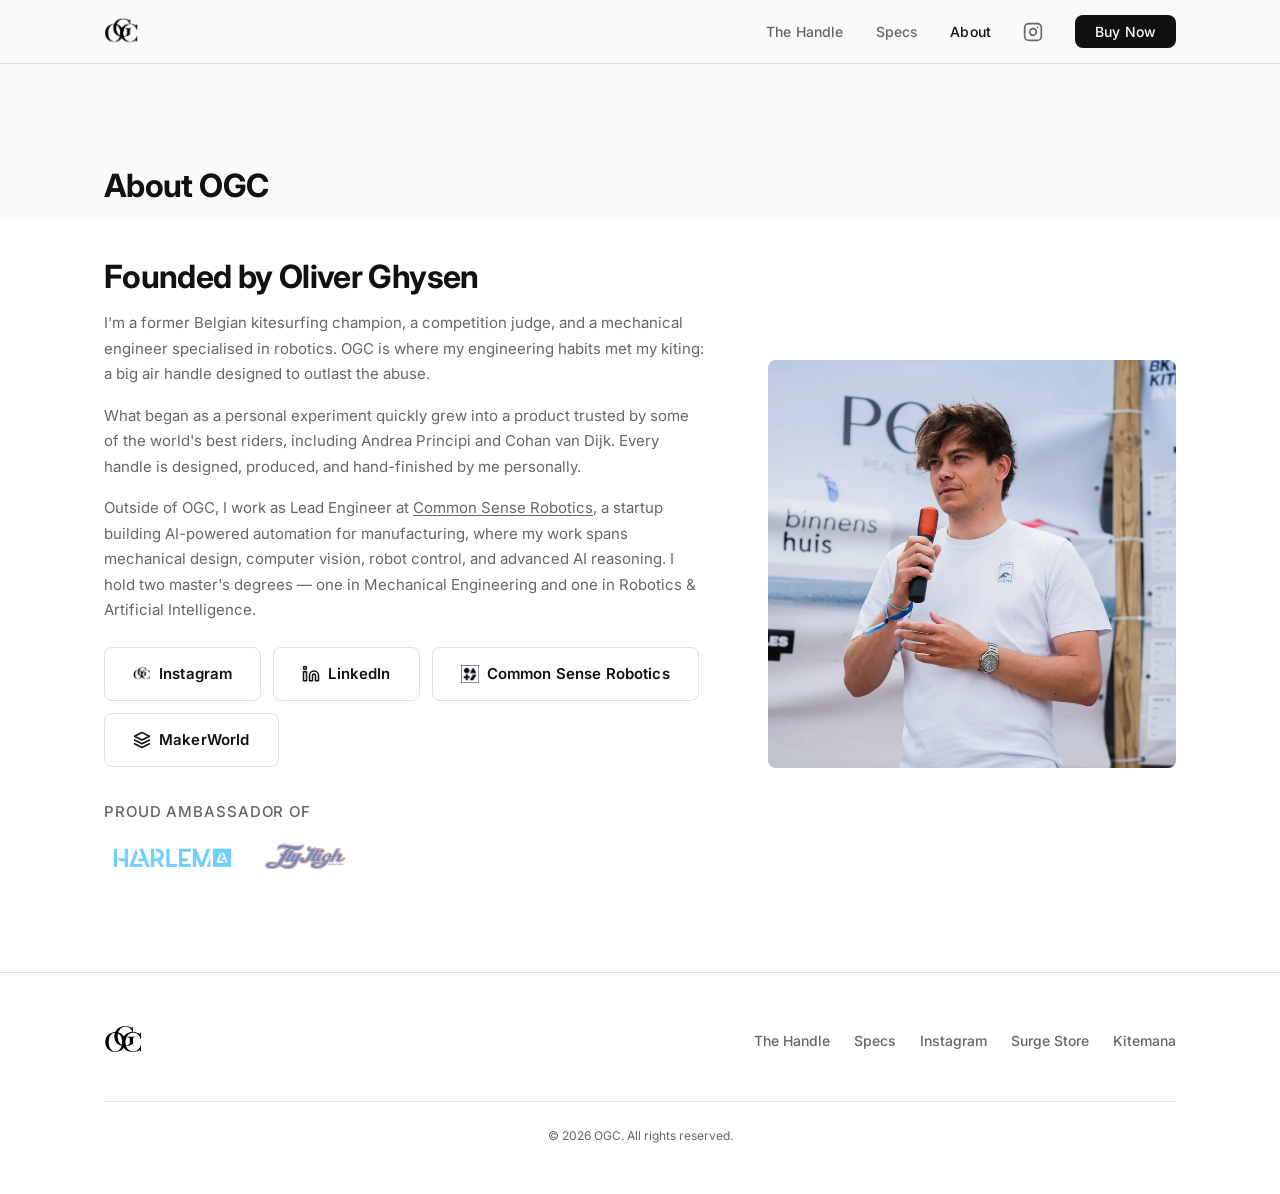
==== commit ce2542f3: "Update home page copy, higher-res renders, and dynamic gallery - Swap hero and feature CAD renders f" ====
--- a/about.html
+++ b/about.html
@@ -3,8 +3,8 @@
 <head>
   <meta charset="UTF-8">
   <meta name="viewport" content="width=device-width, initial-scale=1.0">
-  <title>About — OG Customs</title>
-  <meta name="description" content="Meet Oliver Ghysen, former Belgian kitesurfing champion, mechanical engineer, and the maker behind OG Customs.">
+  <title>About — OGC</title>
+  <meta name="description" content="Meet Oliver Ghysen, former Belgian kitesurfing champion, mechanical engineer, and the maker behind OGC.">
   <link rel="canonical" href="https://ogcustoms.eu/about.html">
   <link rel="icon" href="images/logo_transparent.png" type="image/jpeg">
   <link rel="stylesheet" href="css/style.css">
@@ -18,7 +18,7 @@
   <nav class="nav" id="nav">
     <div class="nav__inner">
       <a href="/" class="nav__logo">
-        <img src="images/logo_transparent.png" alt="OG Customs" class="nav__logo-img">
+        <img src="images/logo_transparent.png" alt="OGC" class="nav__logo-img">
       </a>
       <button class="nav__toggle" id="nav-toggle" aria-label="Toggle menu">
         <span></span><span></span><span></span>
@@ -38,7 +38,7 @@
   <!-- ABOUT HERO -->
   <section class="about-hero">
     <div class="section__inner">
-      <h1 class="section__title">About OG Customs</h1>
+      <h1 class="section__title">About OGC</h1>
     </div>
   </section>
 
@@ -46,10 +46,10 @@
   <section class="about" id="about">
     <div class="section__inner about__inner">
       <div class="about__text">
-        <h2 class="section__title">Oliver Ghysen</h2>
-        <p>Former Belgian champion in kitesurfing, judge, and mechanical engineer. OG Customs is my passion project: designing the perfect big air handle that I couldn't find anywhere else.</p>
-        <p>What began as a personal experiment quickly grew into a product trusted by some of the world's best riders, including Andrea Principi and Cohan van Dijk. Every handle is designed, tested, and hand-finished by me personally.</p>
-        <p>Outside of OG Customs, I work as Lead Engineer at <a href="https://www.commonsense-robotics.com/" target="_blank" rel="noopener">Common Sense Robotics</a>, building AI-powered automation for manufacturing. I hold master's degrees in Mechanical Engineering, Robotics, and Artificial Intelligence.</p>
+        <h2 class="section__title">Founded by Oliver Ghysen</h2>
+        <p>I'm a former Belgian kitesurfing champion, a competition judge, and a mechanical engineer specialised in robotics. OGC is where my engineering habits met my kiting: a big air handle designed to outlast the abuse.</p>
+        <p>What began as a personal experiment quickly grew into a product trusted by some of the world's best riders, including Andrea Principi and Cohan van Dijk. Every handle is designed, produced, and hand-finished by me personally.</p>
+        <p>Outside of OGC, I work as Lead Engineer at <a href="https://www.commonsense-robotics.com/" target="_blank" rel="noopener">Common Sense Robotics</a>, a startup building AI-powered automation for manufacturing, where my work spans mechanical design, computer vision, robot control, and advanced AI reasoning. I hold two master's degrees — one in Mechanical Engineering and one in Robotics &amp; Artificial Intelligence.</p>
         <div class="about__links">
           <a href="https://www.instagram.com/ogcustoms___/" target="_blank" rel="noopener" class="btn btn--secondary">
             <img src="images/logo_transparent.png" alt="OGC" class="btn__logo"> Instagram
@@ -84,30 +84,11 @@
     </div>
   </section>
 
-  <!-- IN THE WILD -->
-  <section class="action" id="action">
-    <div class="section__inner">
-      <h2 class="section__title">In the wild</h2>
-      <div class="gallery__grid gallery__grid--mixed">
-        <div class="gallery__item">
-          <img src="images/kite_big_loop.webp" alt="Big air kite loop" loading="lazy">
-        </div>
-        <div class="gallery__item">
-          <img src="images/kite_sunset.webp" alt="Kitesurfing at sunset" loading="lazy">
-        </div>
-        <div class="gallery__item">
-          <img src="images/csr_booth.webp" alt="Oliver at Common Sense Robotics booth" loading="lazy">
-        </div>
-      </div>
-    </div>
-  </section>
-
   <!-- FOOTER -->
   <footer class="footer">
     <div class="footer__inner">
       <div class="footer__brand">
-        <img src="images/logo_transparent.png" alt="OG Customs" class="footer__logo">
-        <p>Designed &amp; crafted by Oliver Ghysen</p>
+        <img src="images/logo_transparent.png" alt="OGC" class="footer__logo">
       </div>
       <div class="footer__links">
         <a href="/">The Handle</a>
@@ -116,7 +97,7 @@
         <a href="https://www.surgekitestore.com/products/ogc-custom-handle" target="_blank" rel="noopener">Surge Store</a>
         <a href="https://www.kitemana.nl/kitemana/big-air-board-handle-118344" target="_blank" rel="noopener">Kitemana</a>
       </div>
-      <p class="footer__copy">&copy; 2026 OG Customs. All rights reserved.</p>
+      <p class="footer__copy">&copy; 2026 OGC. All rights reserved.</p>
     </div>
   </footer>
 
--- a/css/style.css
+++ b/css/style.css
@@ -1,5 +1,5 @@
 /* ============================================
-   OG Customs — Landing Page Styles
+   OGC — Landing Page Styles
    Clean / Minimal / Techy
    ============================================ */
 
@@ -721,6 +721,10 @@
   padding-bottom: 0;
 }
 
+.about .about__inner {
+  padding-top: 32px;
+}
+
 .about__inner--reverse {
   flex-direction: row-reverse;
 }
@@ -866,6 +870,12 @@
   grid-template-columns: repeat(3, 1fr);
 }
 
+/* ---- SPECS PAGE ---- */
+
+.specs-page .sizing:first-of-type .section__inner {
+  padding-top: calc(var(--nav-height) + 48px);
+}
+
 /* ---- SPECS ---- */
 
 .specs {
@@ -981,7 +991,7 @@
 
 .disclaimers__grid {
   display: grid;
-  grid-template-columns: repeat(2, 1fr);
+  grid-template-columns: repeat(3, 1fr);
   gap: 24px;
 }
 
@@ -1002,6 +1012,13 @@
   font-size: 14px;
   color: var(--color-text-muted);
   line-height: 1.7;
+}
+
+.durability__text {
+  font-size: 15px;
+  color: var(--color-text-muted);
+  line-height: 1.7;
+  max-width: 720px;
 }
 
 /* ---- ANIMATIONS ---- */
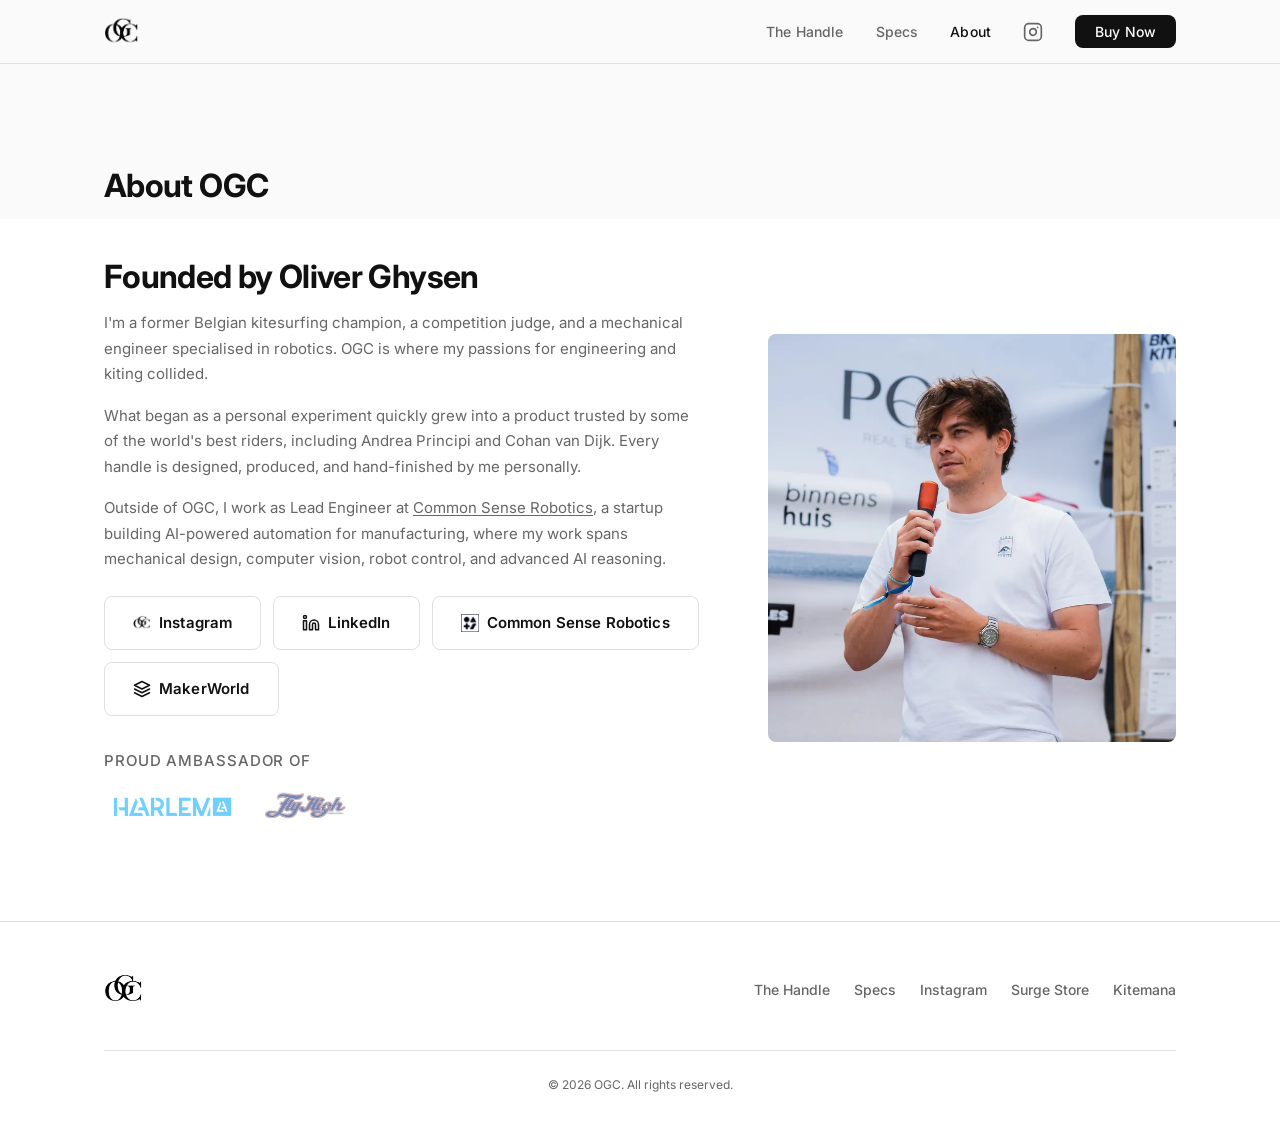
==== commit 25698484: "Tighten About bio: new OGC line, drop degrees sentence Co-authored-by: Cursor <cursoragent@cursor.co" ====
--- a/about.html
+++ b/about.html
@@ -47,9 +47,9 @@
     <div class="section__inner about__inner">
       <div class="about__text">
         <h2 class="section__title">Founded by Oliver Ghysen</h2>
-        <p>I'm a former Belgian kitesurfing champion, a competition judge, and a mechanical engineer specialised in robotics. OGC is where my engineering habits met my kiting: a big air handle designed to outlast the abuse.</p>
+        <p>I'm a former Belgian kitesurfing champion, a competition judge, and a mechanical engineer specialised in robotics. OGC is where my passions for engineering and kiting collided.</p>
         <p>What began as a personal experiment quickly grew into a product trusted by some of the world's best riders, including Andrea Principi and Cohan van Dijk. Every handle is designed, produced, and hand-finished by me personally.</p>
-        <p>Outside of OGC, I work as Lead Engineer at <a href="https://www.commonsense-robotics.com/" target="_blank" rel="noopener">Common Sense Robotics</a>, a startup building AI-powered automation for manufacturing, where my work spans mechanical design, computer vision, robot control, and advanced AI reasoning. I hold two master's degrees — one in Mechanical Engineering and one in Robotics &amp; Artificial Intelligence.</p>
+        <p>Outside of OGC, I work as Lead Engineer at <a href="https://www.commonsense-robotics.com/" target="_blank" rel="noopener">Common Sense Robotics</a>, a startup building AI-powered automation for manufacturing, where my work spans mechanical design, computer vision, robot control, and advanced AI reasoning.</p>
         <div class="about__links">
           <a href="https://www.instagram.com/ogcustoms___/" target="_blank" rel="noopener" class="btn btn--secondary">
             <img src="images/logo_transparent.png" alt="OGC" class="btn__logo"> Instagram
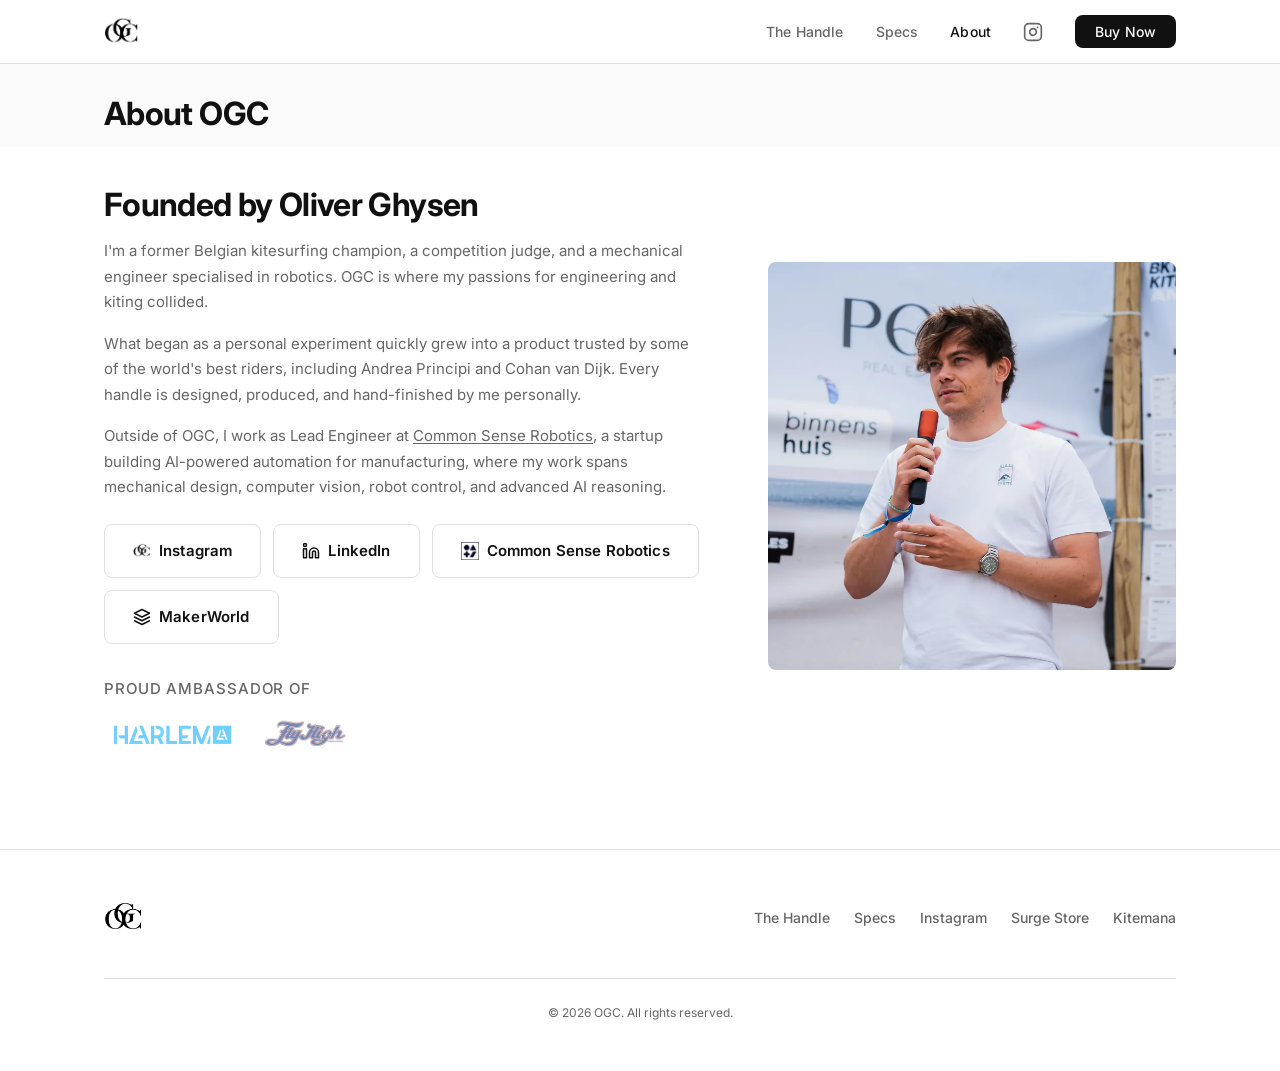
==== commit 9b8ad792: "Refresh site with professional look: 3D viewer, video, reviews - New stylesheet and restyled home/ab" ====
--- a/about.html
+++ b/about.html
@@ -6,8 +6,10 @@
   <title>About — OGC</title>
   <meta name="description" content="Meet Oliver Ghysen, former Belgian kitesurfing champion, mechanical engineer, and the maker behind OGC.">
   <link rel="canonical" href="https://ogcustoms.eu/about.html">
-  <link rel="icon" href="images/logo_transparent.png" type="image/jpeg">
-  <link rel="stylesheet" href="css/style.css">
+  <link rel="icon" type="image/png" sizes="32x32" href="/favicon-32.png">
+  <link rel="icon" type="image/png" sizes="16x16" href="/favicon-16.png">
+  <link rel="apple-touch-icon" href="/apple-touch-icon.png">
+  <link rel="stylesheet" href="/css/style.css">
   <link rel="preconnect" href="https://fonts.googleapis.com">
   <link rel="preconnect" href="https://fonts.gstatic.com" crossorigin>
   <link href="https://fonts.googleapis.com/css2?family=Inter:wght@300;400;500;600;700&display=swap" rel="stylesheet">
@@ -18,7 +20,7 @@
   <nav class="nav" id="nav">
     <div class="nav__inner">
       <a href="/" class="nav__logo">
-        <img src="images/logo_transparent.png" alt="OGC" class="nav__logo-img">
+        <img src="/images/logo_transparent.png" alt="OGC" class="nav__logo-img">
       </a>
       <button class="nav__toggle" id="nav-toggle" aria-label="Toggle menu">
         <span></span><span></span><span></span>
@@ -52,14 +54,14 @@
         <p>Outside of OGC, I work as Lead Engineer at <a href="https://www.commonsense-robotics.com/" target="_blank" rel="noopener">Common Sense Robotics</a>, a startup building AI-powered automation for manufacturing, where my work spans mechanical design, computer vision, robot control, and advanced AI reasoning.</p>
         <div class="about__links">
           <a href="https://www.instagram.com/ogcustoms___/" target="_blank" rel="noopener" class="btn btn--secondary">
-            <img src="images/logo_transparent.png" alt="OGC" class="btn__logo"> Instagram
+            <img src="/images/logo_transparent.png" alt="OGC" class="btn__logo"> Instagram
           </a>
           <a href="https://www.linkedin.com/in/oliver-ghysen-7a1383258/" target="_blank" rel="noopener" class="btn btn--secondary">
             <svg width="18" height="18" viewBox="0 0 24 24" fill="none" stroke="currentColor" stroke-width="2" stroke-linecap="round" stroke-linejoin="round"><path d="M16 8a6 6 0 0 1 6 6v7h-4v-7a2 2 0 0 0-2-2 2 2 0 0 0-2 2v7h-4v-7a6 6 0 0 1 6-6z"/><rect x="2" y="9" width="4" height="12"/><circle cx="4" cy="4" r="2"/></svg>
             LinkedIn
           </a>
           <a href="https://www.commonsense-robotics.com/" target="_blank" rel="noopener" class="btn btn--secondary">
-            <img src="images/csr_logo.webp" alt="Common Sense Robotics" class="btn__logo"> Common Sense Robotics
+            <img src="/images/csr_logo.webp" alt="Common Sense Robotics" class="btn__logo"> Common Sense Robotics
           </a>
           <a href="https://makerworld.com/en/@OGCustoms" target="_blank" rel="noopener" class="btn btn--secondary">
             <svg width="18" height="18" viewBox="0 0 24 24" fill="none" stroke="currentColor" stroke-width="2" stroke-linecap="round" stroke-linejoin="round"><path d="M12 2L2 7l10 5 10-5-10-5z"/><path d="M2 17l10 5 10-5"/><path d="M2 12l10 5 10-5"/></svg>
@@ -70,16 +72,16 @@
           <p class="about__sponsors-label">Proud ambassador of</p>
           <div class="about__sponsor-logos">
             <a href="https://harlemkitesurfing.com/" target="_blank" rel="noopener">
-              <img src="images/harlem_logo.webp" alt="Harlem Kitesurfing" class="sponsor-logo">
+              <img src="/images/harlem_logo.webp" alt="Harlem Kitesurfing" class="sponsor-logo">
             </a>
             <a href="https://www.flyhighsports.eu/" target="_blank" rel="noopener">
-              <img src="images/flyhigh_logo.avif" alt="Fly High Sports" class="sponsor-logo">
+              <img src="/images/flyhigh_logo.avif" alt="Fly High Sports" class="sponsor-logo">
             </a>
           </div>
         </div>
       </div>
       <div class="about__image">
-        <img src="images/oliver_portrait.webp" alt="Oliver Ghysen">
+        <img src="/images/oliver_portrait.webp" alt="Oliver Ghysen">
       </div>
     </div>
   </section>
@@ -88,7 +90,7 @@
   <footer class="footer">
     <div class="footer__inner">
       <div class="footer__brand">
-        <img src="images/logo_transparent.png" alt="OGC" class="footer__logo">
+        <img src="/images/logo_transparent.png" alt="OGC" class="footer__logo">
       </div>
       <div class="footer__links">
         <a href="/">The Handle</a>
@@ -101,6 +103,6 @@
     </div>
   </footer>
 
-  <script src="js/main.js"></script>
+  <script type="module" src="/js/main.js"></script>
 </body>
 </html>
--- a/css/style.css
+++ b/css/style.css
@@ -15,6 +15,7 @@
   --font-base: 'Inter', -apple-system, BlinkMacSystemFont, 'Segoe UI', sans-serif;
   --max-width: 1120px;
   --nav-height: 64px;
+  --page-pad-top: calc(var(--nav-height) + 24px);
   --radius: 8px;
   --transition: 0.2s ease;
 }
@@ -58,9 +59,7 @@
   left: 0;
   right: 0;
   height: var(--nav-height);
-  background: rgba(250, 250, 250, 0.85);
-  backdrop-filter: blur(12px);
-  -webkit-backdrop-filter: blur(12px);
+  background: #fff;
   border-bottom: 1px solid var(--color-border);
   z-index: 100;
   transition: box-shadow var(--transition);
@@ -279,87 +278,52 @@
 /* ---- MODELS ---- */
 
 .models {
-  background: var(--color-surface);
-}
-
-.models__grid {
-  display: grid;
-  grid-template-columns: repeat(3, 1fr);
-  gap: 24px;
-}
-
-.model-card {
+  background: var(--color-bg);
+}
+
+/* ---- FEATURES ---- */
+
+.features {
+  background: #111;
+}
+
+.features__pin {
+  height: 180vh;
+}
+
+.features__stage {
+  position: sticky;
+  top: var(--nav-height);
+  height: calc(100vh - var(--nav-height));
+  overflow: hidden;
+}
+
+.features .section__inner {
   position: relative;
-  background: var(--color-bg);
-  border: 1px solid var(--color-border);
-  border-radius: var(--radius);
-  padding: 32px 24px;
-  text-align: center;
-  transition: transform var(--transition), box-shadow var(--transition);
-}
-
-.model-card:hover {
-  transform: translateY(-4px);
-  box-shadow: 0 8px 24px rgba(0, 0, 0, 0.06);
-}
-
-.model-card--featured {
-  border-color: var(--color-text);
-}
-
-.model-card__image {
-  margin-bottom: 20px;
-  display: flex;
-  align-items: center;
+  z-index: 1;
+  height: 100%;
+  box-sizing: border-box;
+  display: flex;
+  flex-direction: column;
   justify-content: center;
-  min-height: 432px;
-}
-
-.model-card__image img {
-  max-height: 432px;
-  width: auto;
-  object-fit: contain;
-}
-
-.model-card__name {
-  font-size: 20px;
-  font-weight: 700;
-  margin-bottom: 4px;
-}
-
-.model-card__badge {
-  display: inline-block;
-  font-size: 11px;
-  font-weight: 600;
-  letter-spacing: 0.08em;
-  text-transform: uppercase;
-  background: var(--color-text);
-  color: var(--color-bg);
-  padding: 3px 10px;
-  border-radius: 20px;
-  margin-bottom: 8px;
-}
-
-.model-card__desc {
-  font-size: 14px;
-  color: var(--color-text-muted);
-  line-height: 1.6;
-}
-
-/* ---- FEATURES ---- */
-
-.features {
-  background: var(--color-bg);
+  padding-top: 32px;
+  padding-bottom: 32px;
+  overflow: auto;
 }
 
 .features__grid {
   display: grid;
   grid-template-columns: repeat(3, 1fr);
-  gap: 32px;
+  gap: 20px;
 }
 
 .feature {
   padding: 24px;
+  background: rgba(255, 255, 255, 0.62);
+  border: 1px solid rgba(255, 255, 255, 0.5);
+  border-radius: var(--radius);
+  backdrop-filter: blur(4px);
+  -webkit-backdrop-filter: blur(4px);
 }
 
 .feature__icon {
@@ -368,7 +332,7 @@
   display: flex;
   align-items: center;
   justify-content: center;
-  background: var(--color-accent-subtle);
+  background: rgba(255, 255, 255, 0.45);
   border-radius: var(--radius);
   margin-bottom: 16px;
 }
@@ -519,10 +483,15 @@
 
 .buy__options {
   display: grid;
-  grid-template-columns: repeat(2, 1fr);
+  grid-template-columns: repeat(auto-fit, minmax(240px, 1fr));
   gap: 32px;
-  max-width: 800px;
+  max-width: 960px;
   margin: 0 auto;
+}
+
+.buy__option--featured {
+  border-color: rgba(255, 255, 255, 0.4);
+  background: rgba(255, 255, 255, 0.1);
 }
 
 .buy__option {
@@ -678,27 +647,106 @@
   border-radius: var(--radius);
 }
 
-/* ---- FEATURES VIDEO ---- */
+/* ---- FEATURES VIDEO + 3D VIEWER ---- */
 
 .features__video {
-  margin-bottom: 48px;
-  border-radius: var(--radius);
+  position: absolute;
+  inset: 0;
   overflow: hidden;
-  max-width: 40%;
-  margin-left: auto;
-  margin-right: auto;
+  pointer-events: none;
 }
 
 .features__video video {
   width: 100%;
+  height: 100%;
+  object-fit: cover;
+  object-position: center;
   display: block;
-  border-radius: var(--radius);
-}
-
-/* ---- FEATURES DRAWINGS ---- */
-
-.features__drawings {
-  margin-top: 48px;
+}
+
+/* ---- 3D HANDLE VIEWER ---- */
+/* Full-bleed sticky stage: page-scroll pans Trap Phone → Tall → Mini. */
+.viewer__pin {
+  height: 300vh;
+}
+
+.features__viewer {
+  position: sticky;
+  top: var(--nav-height);
+  width: 100%;
+  height: calc(100vh - var(--nav-height));
+  min-height: 0;
+  overflow: hidden;
+  display: flex;
+  flex-direction: column;
+  background: var(--color-bg);
+}
+
+.viewer__stage {
+  position: relative;
+  flex: 1;
+  min-height: 0;
+  width: 100%;
+  overflow: hidden;
+  touch-action: pan-y; /* vertical swipe scrolls the page (drives the lineup) */
+  background: var(--color-bg);
+}
+
+.viewer__caption {
+  position: absolute;
+  left: 0;
+  top: 0;
+  z-index: 2;
+  width: min(240px, 42vw);
+  padding: 14px 16px;
+  margin: 0;
+  pointer-events: none;
+  background: rgba(255, 255, 255, 0.86);
+  backdrop-filter: blur(16px);
+  -webkit-backdrop-filter: blur(16px);
+  border: 1px solid rgba(0, 0, 0, 0.06);
+  border-radius: 12px;
+  box-shadow: 0 8px 28px rgba(0, 0, 0, 0.08);
+  opacity: 0;
+  will-change: transform, opacity;
+}
+
+.viewer__caption-name {
+  font-size: 16px;
+  font-weight: 700;
+  letter-spacing: -0.02em;
+  margin: 0 0 4px;
+}
+
+.viewer__caption-badge {
+  display: inline-block;
+  font-size: 10px;
+  font-weight: 600;
+  letter-spacing: 0.08em;
+  text-transform: uppercase;
+  background: var(--color-text);
+  color: var(--color-bg);
+  padding: 2px 8px;
+  border-radius: 20px;
+  margin-bottom: 8px;
+}
+
+.viewer__caption-desc {
+  font-size: 13px;
+  line-height: 1.5;
+  color: var(--color-text-muted);
+  margin: 0;
+}
+
+.viewer__msg {
+  position: absolute;
+  inset: 0;
+  display: none;
+  align-items: center;
+  justify-content: center;
+  font-size: 14px;
+  color: var(--color-text-muted);
+  pointer-events: none;
 }
 
 /* ---- BUTTON LOGO ---- */
@@ -713,11 +761,12 @@
 /* ---- ABOUT HERO ---- */
 
 .about-hero {
-  padding-top: var(--nav-height);
+  padding-top: 0;
   background: var(--color-bg);
 }
 
 .about-hero .section__inner {
+  padding-top: var(--page-pad-top);
   padding-bottom: 0;
 }
 
@@ -743,6 +792,17 @@
 
 .craftsmanship {
   background: var(--color-surface);
+}
+
+.craftsmanship__text {
+  max-width: 640px;
+}
+
+.craftsmanship__text p {
+  font-size: 15px;
+  color: var(--color-text-muted);
+  line-height: 1.7;
+  margin-bottom: 16px;
 }
 
 /* ---- SPONSORS ---- */
@@ -793,14 +853,18 @@
 
 .carousel {
   position: relative;
+  /* Extra hover band above/below the photos so wheel-to-spin doesn't need pixel-perfect aim. */
+  padding: 20px 0;
 }
 
 .carousel__track {
   display: flex;
   gap: 12px;
+  width: 100%;
+  min-width: 0;
   overflow-x: auto;
-  scroll-behavior: smooth;
-  scroll-snap-type: x mandatory;
+  overflow-y: hidden;
+  overscroll-behavior: contain;
   -webkit-overflow-scrolling: touch;
   scrollbar-width: none;
   padding: 4px 0;
@@ -812,7 +876,6 @@
 
 .carousel .gallery__item {
   flex: 0 0 calc(25% - 9px);
-  scroll-snap-align: start;
   border-radius: var(--radius);
   overflow: hidden;
   background: var(--color-surface);
@@ -873,7 +936,29 @@
 /* ---- SPECS PAGE ---- */
 
 .specs-page .sizing:first-of-type .section__inner {
-  padding-top: calc(var(--nav-height) + 48px);
+  padding-top: var(--page-pad-top);
+}
+
+.specs__drawings {
+  margin-top: 8px;
+}
+
+.specs__drawings .gallery__item {
+  display: flex;
+  flex-direction: column;
+  margin: 0;
+}
+
+.specs__drawings .gallery__item img {
+  object-fit: contain;
+}
+
+.specs__drawings figcaption {
+  padding: 12px 12px 16px;
+  text-align: center;
+  font-size: 14px;
+  font-weight: 600;
+  color: var(--color-text);
 }
 
 /* ---- SPECS ---- */
@@ -1061,18 +1146,46 @@
     max-width: 280px;
   }
 
-  .models__grid {
-    grid-template-columns: 1fr;
-    gap: 16px;
-  }
-
   .features__grid {
     grid-template-columns: 1fr;
     gap: 16px;
   }
 
+  .features__pin {
+    height: 160vh;
+  }
+
+  .features__stage {
+    height: calc(100dvh - var(--nav-height));
+  }
+
+  .features__viewer {
+    height: calc(100dvh - var(--nav-height));
+  }
+
+  .viewer__pin {
+    height: 280vh;
+  }
+
+  .viewer__caption {
+    width: min(200px, 70vw);
+    padding: 10px 12px;
+  }
+
+  .viewer__caption-name {
+    font-size: 14px;
+  }
+
+  .viewer__caption-desc {
+    font-size: 12px;
+  }
+
   .gallery__grid {
     grid-template-columns: repeat(2, 1fr);
+  }
+
+  .specs__drawings.gallery__grid {
+    grid-template-columns: 1fr;
   }
 
   .section__inner {
@@ -1213,3 +1326,912 @@
     align-items: center;
   }
 }
+
+/* ============================================
+   CONFIGURATOR
+   ============================================ */
+
+.configurator {
+  background: var(--color-bg);
+  min-height: 100vh;
+}
+
+.configurator__inner {
+  max-width: 1280px;
+  margin: 0 auto;
+  padding: var(--page-pad-top) 24px 80px;
+  display: grid;
+  grid-template-columns: minmax(0, 1.4fr) minmax(0, 1fr);
+  gap: 40px;
+  align-items: start;
+}
+
+/* Preview (sticky) */
+.config-preview {
+  position: sticky;
+  top: calc(var(--nav-height) + 24px);
+  width: 90%;
+}
+
+.config-preview__image {
+  background: var(--color-surface);
+  border: 1px solid var(--color-border);
+  border-radius: var(--radius);
+  overflow: hidden;
+  line-height: 0;
+}
+
+.config-preview__image img {
+  display: block;
+  width: 100%;
+  height: auto;
+}
+
+.config-preview__meta {
+  display: flex;
+  align-items: baseline;
+  justify-content: space-between;
+  margin-top: 20px;
+}
+
+.config-preview__name {
+  font-size: 22px;
+  font-weight: 700;
+  letter-spacing: -0.01em;
+}
+
+.config-preview__price {
+  font-size: 22px;
+  font-weight: 600;
+  font-variant-numeric: tabular-nums;
+}
+
+/* Form */
+.config-form__title {
+  font-size: 30px;
+  font-weight: 700;
+  letter-spacing: -0.02em;
+  margin-bottom: 6px;
+}
+
+.config-form__lead {
+  font-size: 15px;
+  color: var(--color-text-muted);
+  margin-bottom: 28px;
+}
+
+.config-group {
+  border: none;
+  margin-bottom: 28px;
+}
+
+.config-group__label {
+  display: block;
+  font-size: 12px;
+  font-weight: 600;
+  text-transform: uppercase;
+  letter-spacing: 0.06em;
+  color: var(--color-text-muted);
+  margin-bottom: 12px;
+}
+
+.config-group__optional,
+.config-field__hint {
+  text-transform: none;
+  font-weight: 400;
+  color: var(--color-text-muted);
+}
+
+.config-group__hint {
+  font-size: 13px;
+  color: var(--color-text-muted);
+  margin-top: 10px;
+  min-height: 18px;
+}
+
+.config-appro-note {
+  color: var(--color-text);
+  font-style: italic;
+}
+
+/* AP Pro fixed colourway: read-only swatches, shown in full colour. */
+.config-swatch--fixed {
+  cursor: default;
+  opacity: 1;
+}
+
+/* Compound selectors so these win over the later `.config-swatch` / `.config-swatch:hover` rules. */
+.config-swatch.config-swatch--fixed:hover {
+  transform: none;
+}
+
+/* Approximated blue camo pattern for the AP Pro grip swatch. */
+.config-swatch.config-swatch--camo-blue {
+  background:
+    radial-gradient(circle at 28% 30%, #1e3a8a 0 22%, transparent 23%),
+    radial-gradient(circle at 72% 38%, #1d4ed8 0 18%, transparent 19%),
+    radial-gradient(circle at 46% 70%, #3b82f6 0 20%, transparent 21%),
+    radial-gradient(circle at 82% 78%, #172554 0 16%, transparent 17%),
+    #2563eb;
+}
+
+/* Option buttons (model, width) */
+.config-options {
+  display: grid;
+  grid-template-columns: repeat(2, 1fr);
+  gap: 10px;
+}
+
+.config-options--wrap {
+  display: flex;
+  flex-wrap: wrap;
+}
+
+.config-option {
+  display: flex;
+  flex-direction: column;
+  gap: 2px;
+  padding: 14px 16px;
+  background: var(--color-surface);
+  border: 1.5px solid var(--color-border);
+  border-radius: var(--radius);
+  cursor: pointer;
+  text-align: left;
+  font-family: inherit;
+  transition: border-color var(--transition), transform var(--transition);
+}
+
+.config-option:hover {
+  border-color: var(--color-text);
+  transform: translateY(-1px);
+}
+
+.config-option[aria-pressed="true"] {
+  border-color: var(--color-text);
+  background: var(--color-accent-subtle);
+}
+
+.config-option--sm {
+  flex: 0 0 auto;
+  padding: 10px 16px;
+  font-size: 14px;
+  font-weight: 600;
+}
+
+.config-option__name {
+  font-size: 15px;
+  font-weight: 600;
+}
+
+.config-option__price {
+  font-size: 13px;
+  color: var(--color-text-muted);
+  font-variant-numeric: tabular-nums;
+}
+
+/* Colour swatches */
+.config-swatches {
+  display: flex;
+  flex-wrap: wrap;
+  gap: 10px;
+}
+
+.config-swatch {
+  width: 36px;
+  height: 36px;
+  border-radius: 50%;
+  background: var(--swatch, #ccc);
+  border: 2px solid var(--color-border);
+  cursor: pointer;
+  padding: 0;
+  transition: transform var(--transition), box-shadow var(--transition);
+  position: relative;
+}
+
+.config-swatch:hover {
+  transform: scale(1.08);
+}
+
+.config-swatch[aria-pressed="true"] {
+  border-color: var(--color-text);
+  box-shadow: 0 0 0 2px var(--color-bg), 0 0 0 4px var(--color-text);
+}
+
+/* Fields */
+.config-field {
+  margin-bottom: 16px;
+}
+
+.config-field label {
+  display: block;
+  font-size: 14px;
+  font-weight: 500;
+  margin-bottom: 6px;
+}
+
+.config-field__req {
+  font-size: 11px;
+  font-weight: 600;
+  text-transform: uppercase;
+  letter-spacing: 0.04em;
+  color: #e01e2b;
+}
+
+.config-field input,
+.config-servicepoint select,
+.config-servicepoint input {
+  width: 100%;
+  padding: 12px 14px;
+  font-family: inherit;
+  font-size: 15px;
+  color: var(--color-text);
+  background: var(--color-surface);
+  border: 1.5px solid var(--color-border);
+  border-radius: var(--radius);
+  transition: border-color var(--transition);
+}
+
+.config-field input:focus,
+.config-servicepoint select:focus,
+.config-servicepoint input:focus {
+  outline: none;
+  border-color: var(--color-text);
+}
+
+.config-field__counter {
+  display: block;
+  text-align: right;
+  font-size: 12px;
+  color: var(--color-text-muted);
+  margin-top: 4px;
+  font-variant-numeric: tabular-nums;
+}
+
+/* Service points */
+.config-servicepoint__search {
+  display: grid;
+  grid-template-columns: 1fr 1fr auto;
+  gap: 10px;
+  align-items: center;
+}
+
+.config-servicepoint__selected {
+  margin-top: 12px;
+  display: flex;
+  flex-direction: column;
+  gap: 2px;
+  padding: 12px 14px;
+  background: var(--color-accent-subtle);
+  border: 1.5px solid var(--color-text);
+  border-radius: var(--radius);
+}
+
+.config-servicepoint__change {
+  align-self: flex-start;
+  margin-top: 6px;
+  padding: 0;
+  background: none;
+  border: none;
+  font: inherit;
+  font-size: 13px;
+  font-weight: 600;
+  color: var(--color-text);
+  text-decoration: underline;
+  cursor: pointer;
+}
+
+/* Inline pickup map (custom picker) */
+.config-servicepoint__map {
+  margin-top: 12px;
+  height: 320px;
+  border-radius: var(--radius);
+  border: 1.5px solid var(--color-border);
+  overflow: hidden;
+  z-index: 0;
+}
+
+.config-servicepoint__dist {
+  margin-left: 8px;
+  font-size: 12px;
+  font-weight: 400;
+  color: var(--color-text-muted);
+}
+
+/* Leaflet divIcon pins (no image assets to bundle). */
+.sp-pin span {
+  display: block;
+  width: 16px;
+  height: 16px;
+  border-radius: 50% 50% 50% 0;
+  transform: rotate(-45deg);
+  background: var(--color-text-muted);
+  border: 2px solid #fff;
+  box-shadow: 0 1px 3px rgba(0, 0, 0, 0.35);
+}
+
+.sp-pin--selected span {
+  background: var(--color-text);
+  width: 20px;
+  height: 20px;
+}
+
+.config-servicepoint__list {
+  list-style: none;
+  margin-top: 12px;
+  display: flex;
+  flex-direction: column;
+  gap: 8px;
+  max-height: 260px;
+  overflow-y: auto;
+}
+
+.config-servicepoint__item {
+  display: flex;
+  flex-direction: column;
+  gap: 2px;
+  padding: 12px 14px;
+  background: var(--color-surface);
+  border: 1.5px solid var(--color-border);
+  border-radius: var(--radius);
+  cursor: pointer;
+  transition: border-color var(--transition);
+}
+
+.config-servicepoint__item:hover {
+  border-color: var(--color-text);
+}
+
+.config-servicepoint__item.is-selected {
+  border-color: var(--color-text);
+  background: var(--color-accent-subtle);
+}
+
+.config-servicepoint__name {
+  font-size: 15px;
+  font-weight: 600;
+}
+
+.config-servicepoint__addr {
+  font-size: 13px;
+  color: var(--color-text-muted);
+}
+
+.config-servicepoint__msg {
+  font-size: 14px;
+  color: var(--color-text-muted);
+  padding: 8px 2px;
+}
+
+/* Opening hours (shown under the selected pickup point) */
+.config-servicepoint__hours {
+  display: flex;
+  flex-direction: column;
+  gap: 3px;
+  margin-top: 8px;
+  padding-top: 8px;
+  border-top: 1px solid var(--color-border);
+}
+
+.config-servicepoint__hours-title {
+  font-size: 12px;
+  font-weight: 600;
+  text-transform: uppercase;
+  letter-spacing: 0.04em;
+  color: var(--color-text-muted);
+  margin-bottom: 2px;
+}
+
+.config-servicepoint__hours-row {
+  display: flex;
+  justify-content: space-between;
+  gap: 12px;
+  font-size: 13px;
+}
+
+.config-servicepoint__hours-days {
+  color: var(--color-text-muted);
+}
+
+.config-servicepoint__hours-time.is-closed {
+  color: var(--color-text-muted);
+}
+
+.config-servicepoint__hours-none {
+  font-size: 13px;
+  color: var(--color-text-muted);
+}
+
+/* Leaflet marker popup (name only; address + hours live in the card below) */
+.sp-popup strong {
+  font-size: 14px;
+}
+
+/* Legal + errors + pay */
+.config-legal {
+  font-size: 12px;
+  color: var(--color-text-muted);
+  line-height: 1.6;
+  margin-bottom: 20px;
+}
+
+.config-errors {
+  background: #fdecec;
+  border: 1px solid #f5b5b5;
+  color: #a11;
+  border-radius: var(--radius);
+  padding: 14px 16px;
+  font-size: 14px;
+  line-height: 1.6;
+  margin-bottom: 20px;
+}
+
+.config-totals {
+  margin: 0 0 16px;
+  display: flex;
+  flex-direction: column;
+  gap: 6px;
+}
+
+.config-totals__row {
+  display: flex;
+  justify-content: space-between;
+  align-items: baseline;
+  font-size: 14px;
+  color: var(--color-text-muted);
+}
+
+.config-totals__row dt,
+.config-totals__row dd {
+  margin: 0;
+}
+
+.config-totals__row dd {
+  font-variant-numeric: tabular-nums;
+}
+
+.config-totals__note {
+  font-size: 11px;
+  text-transform: uppercase;
+  letter-spacing: 0.04em;
+  opacity: 0.7;
+}
+
+.config-totals__row--grand {
+  margin-top: 4px;
+  padding-top: 8px;
+  border-top: 1px solid var(--color-border);
+  font-size: 16px;
+  font-weight: 700;
+  color: var(--color-text);
+}
+
+.btn--block {
+  width: 100%;
+  justify-content: space-between;
+}
+
+.btn--block:disabled {
+  opacity: 0.6;
+  cursor: default;
+  transform: none;
+}
+
+.config-pay__price {
+  font-weight: 600;
+  font-variant-numeric: tabular-nums;
+}
+
+/* ---- OUTCOME PAGES (success / cancel) ---- */
+
+.outcome {
+  min-height: 100vh;
+  display: flex;
+  align-items: center;
+  justify-content: center;
+  background: var(--color-bg);
+  padding: calc(var(--nav-height) + 48px) 24px 64px;
+}
+
+.outcome__inner {
+  max-width: 560px;
+  text-align: center;
+}
+
+.outcome__icon {
+  width: 72px;
+  height: 72px;
+  margin: 0 auto 24px;
+  display: flex;
+  align-items: center;
+  justify-content: center;
+  border-radius: 50%;
+  background: var(--color-accent-subtle);
+  color: var(--color-text-muted);
+}
+
+.outcome__icon--ok {
+  background: #e7f7ee;
+  color: #1f9d55;
+}
+
+.outcome__title {
+  font-size: clamp(26px, 4vw, 34px);
+  font-weight: 700;
+  letter-spacing: -0.02em;
+  line-height: 1.2;
+  margin-bottom: 12px;
+}
+
+.outcome__lead {
+  font-size: 17px;
+  color: var(--color-text-muted);
+  margin-bottom: 28px;
+}
+
+.outcome__steps {
+  list-style: none;
+  text-align: left;
+  display: inline-flex;
+  flex-direction: column;
+  gap: 12px;
+  background: var(--color-surface);
+  border: 1px solid var(--color-border);
+  border-radius: var(--radius);
+  padding: 24px 28px;
+  margin-bottom: 24px;
+}
+
+.outcome__steps li {
+  font-size: 15px;
+  color: var(--color-text-muted);
+  line-height: 1.5;
+}
+
+.outcome__steps strong {
+  color: var(--color-text);
+}
+
+.outcome__ref {
+  font-size: 14px;
+  font-weight: 600;
+  font-variant-numeric: tabular-nums;
+  letter-spacing: 0.04em;
+  margin-bottom: 24px;
+}
+
+.outcome__cta {
+  display: flex;
+  gap: 12px;
+  justify-content: center;
+  flex-wrap: wrap;
+  margin-bottom: 20px;
+}
+
+.outcome__note {
+  font-size: 13px;
+  color: var(--color-text-muted);
+}
+
+/* ---- REVIEWS ---- */
+
+.reviews {
+  padding-top: 40px;
+  background: transparent;
+}
+
+.reviews__head {
+  display: flex;
+  align-items: baseline;
+  justify-content: space-between;
+  flex-wrap: wrap;
+  gap: 12px;
+  margin-bottom: 20px;
+}
+
+.reviews__aggregate {
+  display: inline-flex;
+  align-items: center;
+  gap: 10px;
+}
+
+.reviews__stars,
+.review-card__stars {
+  display: inline-flex;
+  align-items: center;
+  gap: 3px;
+}
+
+.reviews__stars .star,
+.review-card__stars .star {
+  width: 15px;
+  height: 15px;
+  overflow: visible;
+  fill: #fff;
+  stroke: var(--color-text);
+  stroke-width: 1.6;
+  stroke-linejoin: round;
+}
+
+.reviews__stars .star--on,
+.review-card__stars .star--on {
+  fill: var(--color-text);
+}
+
+.reviews__score {
+  font-weight: 700;
+  font-size: 18px;
+}
+
+.reviews__count {
+  color: var(--color-text-muted);
+  font-size: 14px;
+}
+
+.reviews__controls {
+  display: flex;
+  gap: 16px;
+  flex-wrap: wrap;
+  margin-bottom: 28px;
+}
+
+.reviews__control {
+  display: inline-flex;
+  align-items: center;
+  gap: 8px;
+  font-size: 13px;
+  color: var(--color-text-muted);
+}
+
+.reviews__control select {
+  font: inherit;
+  font-size: 14px;
+  color: var(--color-text);
+  padding: 8px 12px;
+  border: 1px solid var(--color-border);
+  border-radius: var(--radius);
+  background: var(--color-surface);
+  cursor: pointer;
+}
+
+.reviews__list {
+  display: grid;
+  grid-template-columns: repeat(auto-fill, minmax(min(100%, 300px), 1fr));
+  gap: 20px;
+}
+
+.review-card {
+  border: 1px solid var(--color-border);
+  border-radius: var(--radius);
+  background: var(--color-surface);
+  padding: 22px 24px;
+}
+
+.review-card__head {
+  display: flex;
+  align-items: center;
+  justify-content: space-between;
+  gap: 10px;
+  margin-bottom: 8px;
+}
+
+.review-card__verified {
+  font-size: 11px;
+  font-weight: 600;
+  text-transform: uppercase;
+  letter-spacing: 0.05em;
+  color: #1f9d55;
+  background: #e7f7ee;
+  padding: 3px 8px;
+  border-radius: 999px;
+}
+
+.review-card__meta {
+  font-size: 15px;
+  color: var(--color-text-muted);
+  margin-bottom: 10px;
+}
+
+.review-card__name {
+  font-weight: 700;
+  color: var(--color-text);
+}
+
+.review-card__text {
+  font-size: 15px;
+  line-height: 1.6;
+}
+
+.review-card__photos {
+  display: flex;
+  gap: 8px;
+  flex-wrap: wrap;
+  margin-top: 14px;
+}
+
+.review-card__photo {
+  width: 72px;
+  height: 72px;
+  object-fit: cover;
+  border-radius: 8px;
+  cursor: zoom-in;
+}
+
+.reviews__note {
+  margin-top: 28px;
+  font-size: 13px;
+  color: var(--color-text-muted);
+}
+
+/* ---- REVIEW SUBMISSION PAGE ---- */
+
+.review-page {
+  min-height: 100vh;
+  display: flex;
+  align-items: flex-start;
+  justify-content: center;
+  padding: calc(var(--nav-height) + 48px) 24px 64px;
+  background: var(--color-bg);
+}
+
+.review-page__inner {
+  width: 100%;
+  max-width: 560px;
+}
+
+.review-page__invalid,
+.review-page__thanks {
+  text-align: center;
+}
+
+.review-page__title {
+  font-size: clamp(24px, 4vw, 30px);
+  font-weight: 700;
+  letter-spacing: -0.02em;
+  margin-bottom: 10px;
+}
+
+.review-page__lead {
+  color: var(--color-text-muted);
+  margin-bottom: 24px;
+  line-height: 1.6;
+}
+
+.review-form {
+  background: var(--color-surface);
+  border: 1px solid var(--color-border);
+  border-radius: var(--radius);
+  padding: 32px;
+}
+
+.review-form__field {
+  margin-bottom: 22px;
+}
+
+.review-form__label {
+  display: block;
+  font-size: 14px;
+  font-weight: 600;
+  margin-bottom: 8px;
+}
+
+.review-form__hint {
+  font-weight: 400;
+  color: var(--color-text-muted);
+}
+
+.review-form__input,
+.review-form__textarea {
+  width: 100%;
+  font: inherit;
+  font-size: 15px;
+  color: var(--color-text);
+  padding: 12px 14px;
+  border: 1px solid var(--color-border);
+  border-radius: var(--radius);
+  background: var(--color-bg);
+  resize: vertical;
+}
+
+.review-form__input:focus,
+.review-form__textarea:focus {
+  outline: none;
+  border-color: var(--color-text);
+}
+
+.review-form__counter {
+  display: block;
+  text-align: right;
+  font-size: 12px;
+  color: var(--color-text-muted);
+  margin-top: 6px;
+}
+
+.star-input {
+  display: inline-flex;
+  gap: 4px;
+  font-size: 32px;
+  line-height: 1;
+}
+
+.star-input__star {
+  background: none;
+  border: none;
+  padding: 0;
+  cursor: pointer;
+  color: var(--color-border);
+  transition: color 0.12s ease;
+}
+
+.star-input__star--on {
+  color: #e0b64a;
+}
+
+.review-form__file {
+  font: inherit;
+  font-size: 14px;
+}
+
+.review-form__previews {
+  display: flex;
+  flex-wrap: wrap;
+  gap: 8px;
+  margin-top: 12px;
+}
+
+.review-form__preview {
+  width: 72px;
+  height: 72px;
+  border-radius: 8px;
+  overflow: hidden;
+  border: 1px solid var(--color-border);
+}
+
+.review-form__preview img {
+  width: 100%;
+  height: 100%;
+  object-fit: cover;
+}
+
+.review-form__preview--file {
+  display: flex;
+  align-items: center;
+  justify-content: center;
+  text-align: center;
+  font-size: 10px;
+  padding: 4px;
+  color: var(--color-text-muted);
+  word-break: break-all;
+}
+
+.review-form__error {
+  color: #c0392b;
+  font-size: 14px;
+  margin-bottom: 16px;
+}
+
+.review-form__submit {
+  width: 100%;
+}
+
+.review-form__note {
+  text-align: center;
+  font-size: 12px;
+  color: var(--color-text-muted);
+  margin-top: 14px;
+}
+
+@media (max-width: 860px) {
+  .configurator__inner {
+    grid-template-columns: 1fr;
+    gap: 32px;
+  }
+
+  .config-preview {
+    position: static;
+    width: 100%;
+  }
+
+  .config-servicepoint__search {
+    grid-template-columns: 1fr;
+  }
+}
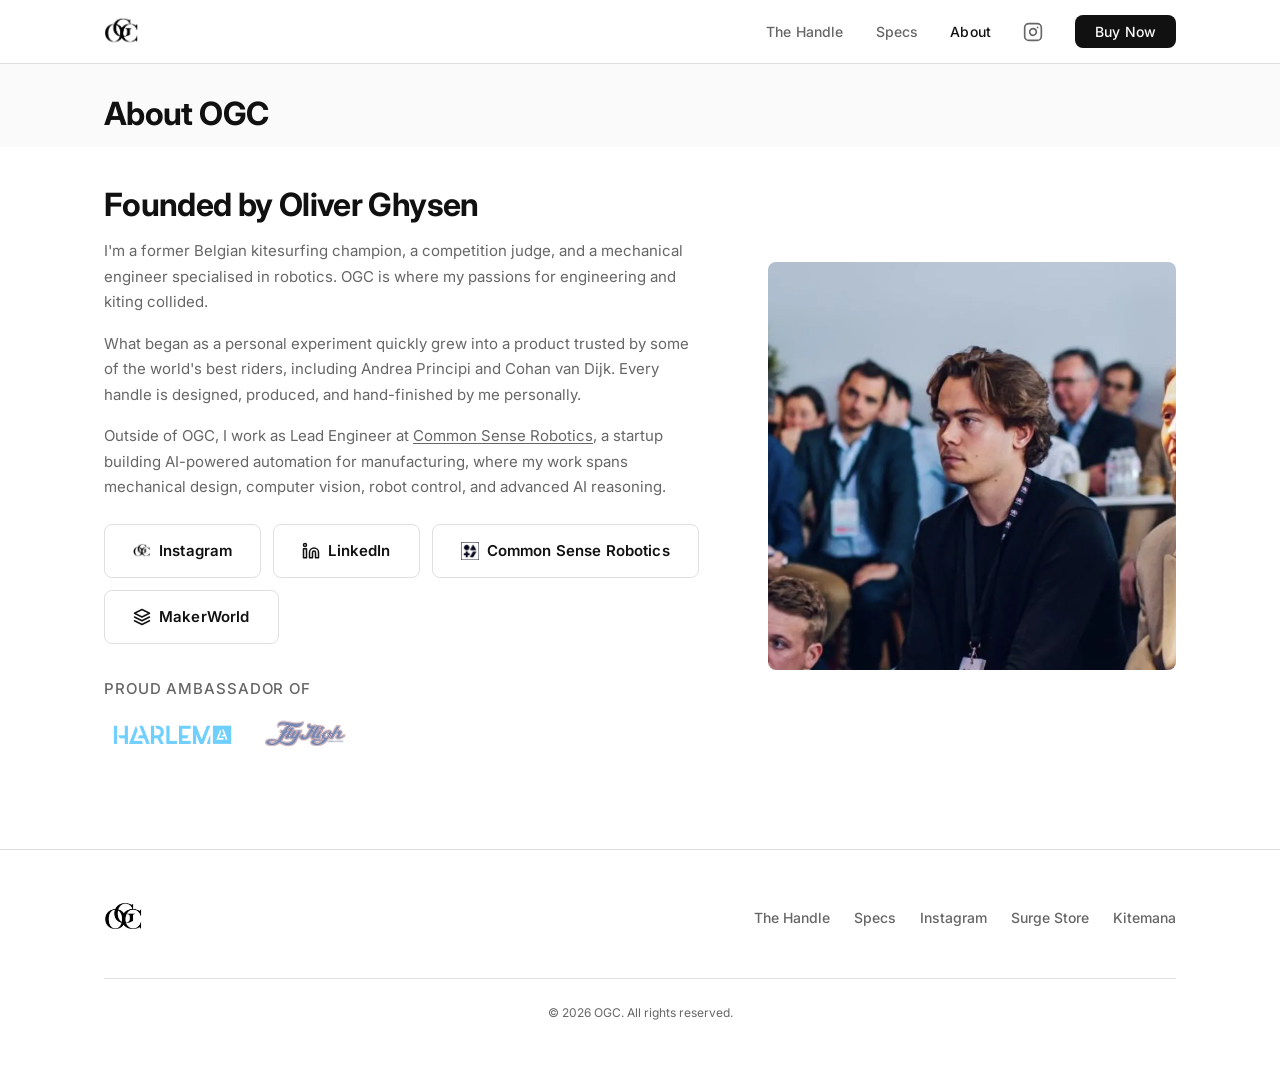
==== commit fc452e5e: "About: use new portrait photo Co-authored-by: Cursor <cursoragent@cursor.com>" ====
--- a/about.html
+++ b/about.html
@@ -53,7 +53,7 @@
         <p>What began as a personal experiment quickly grew into a product trusted by some of the world's best riders, including Andrea Principi and Cohan van Dijk. Every handle is designed, produced, and hand-finished by me personally.</p>
         <p>Outside of OGC, I work as Lead Engineer at <a href="https://www.commonsense-robotics.com/" target="_blank" rel="noopener">Common Sense Robotics</a>, a startup building AI-powered automation for manufacturing, where my work spans mechanical design, computer vision, robot control, and advanced AI reasoning.</p>
         <div class="about__links">
-          <a href="https://www.instagram.com/ogcustoms___/" target="_blank" rel="noopener" class="btn btn--secondary">
+          <a href="https://www.instagram.com/oliver.ghysen/" target="_blank" rel="noopener" class="btn btn--secondary">
             <img src="/images/logo_transparent.png" alt="OGC" class="btn__logo"> Instagram
           </a>
           <a href="https://www.linkedin.com/in/oliver-ghysen-7a1383258/" target="_blank" rel="noopener" class="btn btn--secondary">
@@ -81,7 +81,7 @@
         </div>
       </div>
       <div class="about__image">
-        <img src="/images/oliver_portrait.webp" alt="Oliver Ghysen">
+        <img src="/images/oliver_portrait2.webp" alt="Oliver Ghysen">
       </div>
     </div>
   </section>
--- a/css/style.css
+++ b/css/style.css
@@ -327,14 +327,7 @@
 }
 
 .feature__icon {
-  width: 48px;
-  height: 48px;
-  display: flex;
-  align-items: center;
-  justify-content: center;
-  background: rgba(255, 255, 255, 0.45);
-  border-radius: var(--radius);
-  margin-bottom: 16px;
+  display: none;
 }
 
 .feature h3 {
@@ -794,8 +787,23 @@
   background: var(--color-surface);
 }
 
+.craftsmanship__inner {
+  display: grid;
+  grid-template-columns: 1.1fr 0.9fr;
+  gap: 48px;
+  align-items: center;
+}
+
 .craftsmanship__text {
   max-width: 640px;
+}
+
+.craftsmanship__media img {
+  display: block;
+  width: 100%;
+  height: auto;
+  border-radius: var(--radius);
+  box-shadow: 0 20px 50px rgba(0, 0, 0, 0.12);
 }
 
 .craftsmanship__text p {
@@ -1146,17 +1154,64 @@
     max-width: 280px;
   }
 
+  /* Six engineered points: 2 wide x 3 tall, as a single full-screen panel over
+     the video - no inner scroll, no overflow. */
   .features__grid {
+    grid-template-columns: repeat(2, 1fr);
+    gap: 10px;
+  }
+
+  .craftsmanship__inner {
     grid-template-columns: 1fr;
-    gap: 16px;
+    gap: 28px;
   }
 
   .features__pin {
-    height: 160vh;
-  }
-
+    height: auto;
+  }
+
+  /* Unpinned but still a positioning context so the absolute video fills the
+     stage. top:0 cancels the desktop sticky offset, which was leaving a black
+     bar above the video and pushing the video past the section below. */
   .features__stage {
-    height: calc(100dvh - var(--nav-height));
+    position: relative;
+    top: 0;
+    height: auto;
+    min-height: calc(100dvh - var(--nav-height));
+  }
+
+  .features .section__inner {
+    height: auto;
+    min-height: calc(100dvh - var(--nav-height));
+    overflow: visible;
+    padding-top: 20px;
+    padding-bottom: 20px;
+  }
+
+  /* Compact cards so all six fit within one phone screen. */
+  .features .feature {
+    padding: 12px 14px;
+  }
+
+  .features .feature__icon {
+    width: 32px;
+    height: 32px;
+    margin-bottom: 8px;
+  }
+
+  .features .feature__icon svg {
+    width: 20px;
+    height: 20px;
+  }
+
+  .features .feature h3 {
+    font-size: 13px;
+    margin-bottom: 3px;
+  }
+
+  .features .feature p {
+    font-size: 11.5px;
+    line-height: 1.4;
   }
 
   .features__viewer {
@@ -1164,12 +1219,12 @@
   }
 
   .viewer__pin {
-    height: 280vh;
+    height: 200vh;
   }
 
   .viewer__caption {
-    width: min(200px, 70vw);
-    padding: 10px 12px;
+    width: min(300px, 92vw);
+    padding: 8px 14px;
   }
 
   .viewer__caption-name {
@@ -2056,6 +2111,16 @@
   cursor: zoom-in;
 }
 
+.reviews__more {
+  display: flex;
+  width: fit-content;
+  margin: 24px auto 0;
+}
+
+.reviews__more[hidden] {
+  display: none;
+}
+
 .reviews__note {
   margin-top: 28px;
   font-size: 13px;
